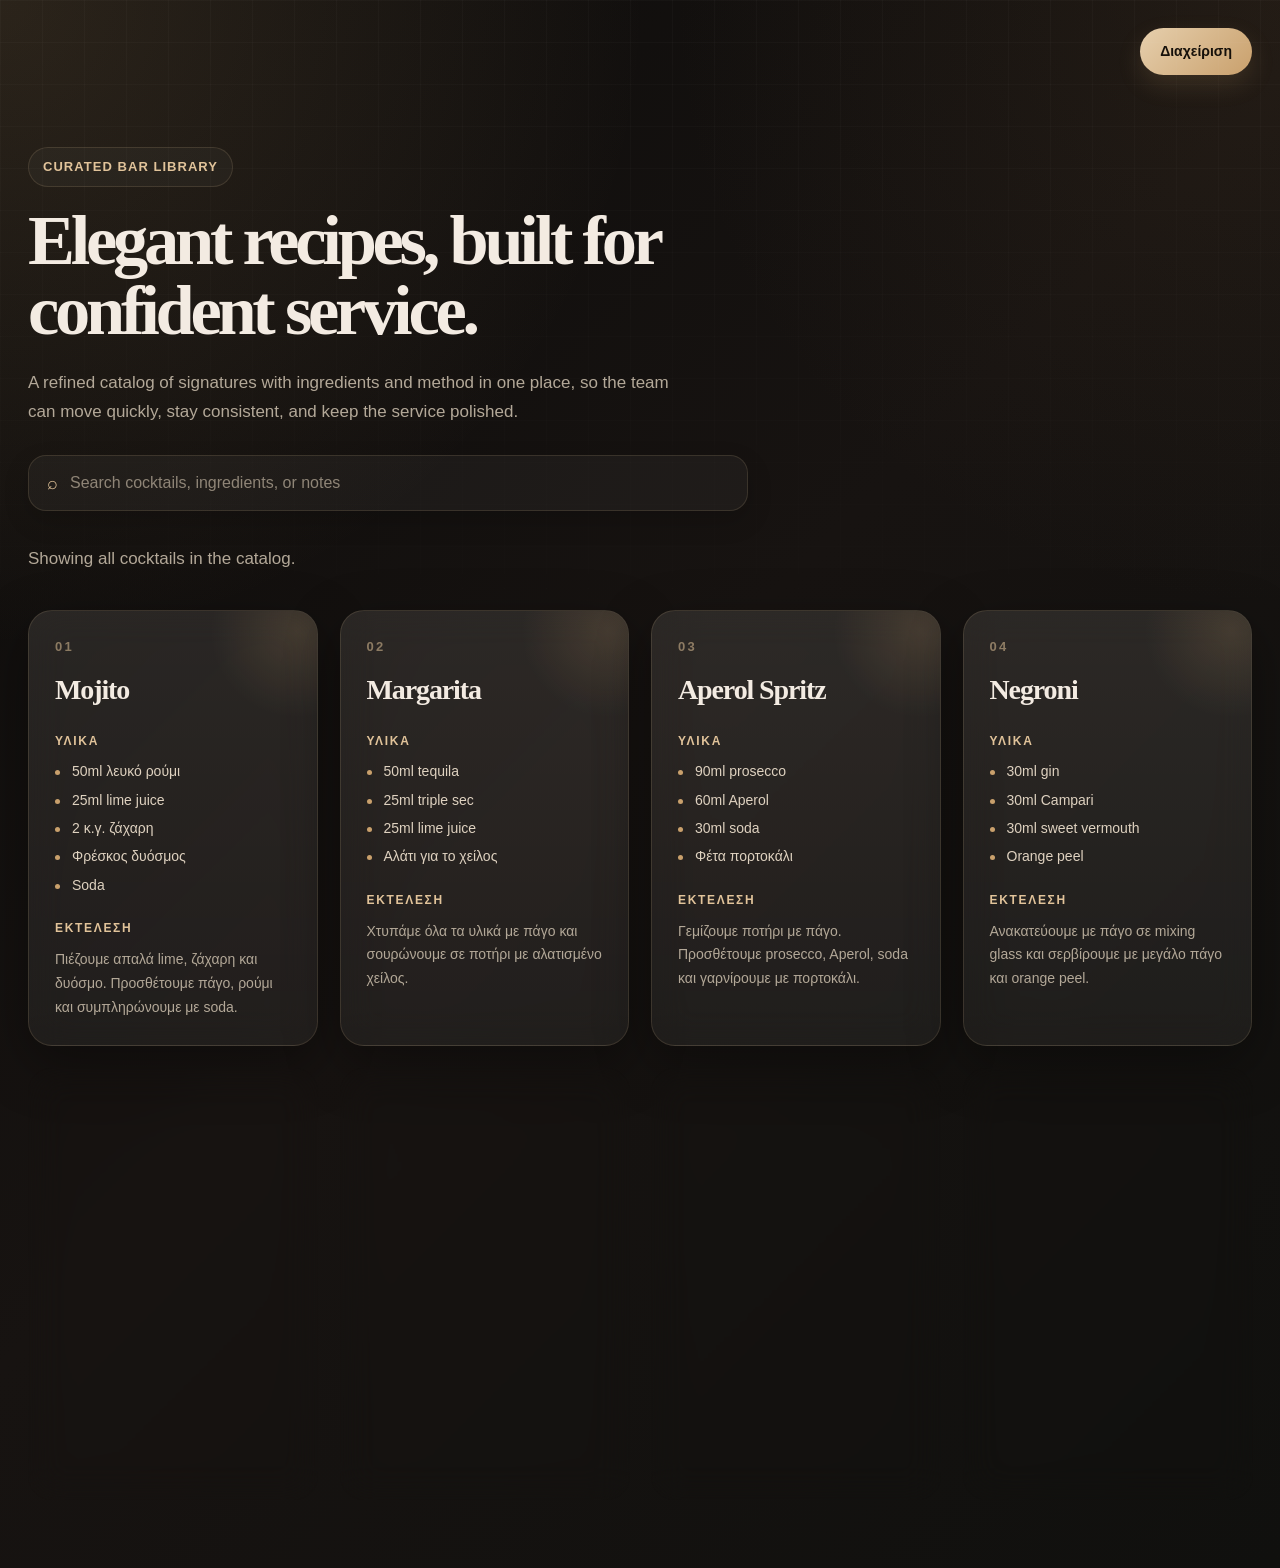
==== index.html @ b465b196 "index to root" ====
<!DOCTYPE html>
<html lang="el">
<head>
  <meta charset="UTF-8" />
  <meta name="viewport" content="width=device-width, initial-scale=1.0" />
  <title>BarMGR | Signature Drinks</title>
  <link rel="stylesheet" href="/static/index.css" />
</head>
<body>

  <header class="page-utility" aria-label="Admin access">
    <a href="/login" class="admin-btn">Διαχείριση</a>
  </header>

  <main class="page">
    <section class="hero">
      <span class="eyebrow">Curated Bar Library</span>
      <h2>Elegant recipes, built for confident service.</h2>
      <p>
        A refined catalog of signatures with ingredients and method in one place,
        so the team can move quickly, stay consistent, and keep the service polished.
      </p>

      <div class="catalog-tools" aria-label="Catalog search">
        <label class="search-field" for="catalog-search">
          <span class="search-icon" aria-hidden="true">⌕</span>
          <input
            id="catalog-search"
            name="catalog-search"
            type="search"
            placeholder="Search cocktails, ingredients, or notes"
            autocomplete="off"
          />
        </label>
        <p class="search-hint" id="results-hint">Showing all cocktails in the catalog.</p>
      </div>
    </section>

    <section class="drinks-grid" id="catalog-grid" aria-live="polite">

      <article class="drink-card">
        <div class="card-number">01</div>
        <h3>Mojito</h3>
        <div class="card-section">
          <h4>Υλικά</h4>
          <ul>
            <li>50ml λευκό ρούμι</li>
            <li>25ml lime juice</li>
            <li>2 κ.γ. ζάχαρη</li>
            <li>Φρέσκος δυόσμος</li>
            <li>Soda</li>
          </ul>
        </div>
        <div class="card-section">
          <h4>Εκτέλεση</h4>
          <p>Πιέζουμε απαλά lime, ζάχαρη και δυόσμο. Προσθέτουμε πάγο, ρούμι και συμπληρώνουμε με soda.</p>
        </div>
      </article>

      <article class="drink-card">
        <div class="card-number">02</div>
        <h3>Margarita</h3>
        <div class="card-section">
          <h4>Υλικά</h4>
          <ul>
            <li>50ml tequila</li>
            <li>25ml triple sec</li>
            <li>25ml lime juice</li>
            <li>Αλάτι για το χείλος</li>
          </ul>
        </div>
        <div class="card-section">
          <h4>Εκτέλεση</h4>
          <p>Χτυπάμε όλα τα υλικά με πάγο και σουρώνουμε σε ποτήρι με αλατισμένο χείλος.</p>
        </div>
      </article>

      <article class="drink-card">
        <div class="card-number">03</div>
        <h3>Aperol Spritz</h3>
        <div class="card-section">
          <h4>Υλικά</h4>
          <ul>
            <li>90ml prosecco</li>
            <li>60ml Aperol</li>
            <li>30ml soda</li>
            <li>Φέτα πορτοκάλι</li>
          </ul>
        </div>
        <div class="card-section">
          <h4>Εκτέλεση</h4>
          <p>Γεμίζουμε ποτήρι με πάγο. Προσθέτουμε prosecco, Aperol, soda και γαρνίρουμε με πορτοκάλι.</p>
        </div>
      </article>

      <article class="drink-card">
        <div class="card-number">04</div>
        <h3>Negroni</h3>
        <div class="card-section">
          <h4>Υλικά</h4>
          <ul>
            <li>30ml gin</li>
            <li>30ml Campari</li>
            <li>30ml sweet vermouth</li>
            <li>Orange peel</li>
          </ul>
        </div>
        <div class="card-section">
          <h4>Εκτέλεση</h4>
          <p>Ανακατεύουμε με πάγο σε mixing glass και σερβίρουμε με μεγάλο πάγο και orange peel.</p>
        </div>
      </article>

      <article class="drink-card">
        <div class="card-number">05</div>
        <h3>Espresso Martini</h3>
        <div class="card-section">
          <h4>Υλικά</h4>
          <ul>
            <li>50ml vodka</li>
            <li>30ml espresso</li>
            <li>20ml coffee liqueur</li>
            <li>10ml sugar syrup</li>
          </ul>
        </div>
        <div class="card-section">
          <h4>Εκτέλεση</h4>
          <p>Χτυπάμε δυνατά με πάγο και σουρώνουμε σε coupe ποτήρι. Γαρνίρουμε με κόκκους καφέ.</p>
        </div>
      </article>

      <article class="drink-card">
        <div class="card-number">06</div>
        <h3>Mai Tai</h3>
        <div class="card-section">
          <h4>Υλικά</h4>
          <ul>
            <li>50ml dark rum</li>
            <li>20ml orange curaçao</li>
            <li>20ml lime juice</li>
            <li>15ml orgeat syrup</li>
          </ul>
        </div>
        <div class="card-section">
          <h4>Εκτέλεση</h4>
          <p>Χτυπάμε με πάγο, σερβίρουμε σε ποτήρι με crushed ice και γαρνίρουμε με δυόσμο.</p>
        </div>
      </article>

      <article class="drink-card">
        <div class="card-number">07</div>
        <h3>Paloma</h3>
        <div class="card-section">
          <h4>Υλικά</h4>
          <ul>
            <li>50ml tequila</li>
            <li>20ml lime juice</li>
            <li>Grapefruit soda</li>
            <li>Αλάτι</li>
          </ul>
        </div>
        <div class="card-section">
          <h4>Εκτέλεση</h4>
          <p>Βάζουμε tequila και lime σε ποτήρι με πάγο. Συμπληρώνουμε με grapefruit soda και ανακατεύουμε ελαφρά.</p>
        </div>
      </article>

      <article class="drink-card">
        <div class="card-number">08</div>
        <h3>Old Fashioned</h3>
        <div class="card-section">
          <h4>Υλικά</h4>
          <ul>
            <li>60ml bourbon</li>
            <li>1 κύβος ζάχαρης</li>
            <li>Angostura bitters</li>
            <li>Orange peel</li>
          </ul>
        </div>
        <div class="card-section">
          <h4>Εκτέλεση</h4>
          <p>Διαλύουμε ζάχαρη με bitters, προσθέτουμε bourbon και πάγο. Ανακατεύουμε και αρωματίζουμε με orange peel.</p>
        </div>
      </article>

    </section>
  </main>

  <script>
    const searchInput = document.getElementById('catalog-search');
    const cards = Array.from(document.querySelectorAll('.drink-card'));
    const hint = document.getElementById('results-hint');

    function updateCatalog() {
      const query = searchInput.value.trim().toLowerCase();
      let visibleCount = 0;

      cards.forEach((card) => {
        const matches = card.textContent.toLowerCase().includes(query);
        card.hidden = query.length > 0 && !matches;

        if (!card.hidden) {
          visibleCount += 1;
        }
      });

      if (query.length === 0) {
        hint.textContent = 'Showing all cocktails in the catalog.';
        return;
      }

      hint.textContent = visibleCount === 1
        ? '1 cocktail matches your search.'
        : `${visibleCount} cocktails match your search.`;
    }

    searchInput.addEventListener('input', updateCatalog);
    updateCatalog();
  </script>

</body>
</html>
---- static/index.css ----
:root {
  --bg: #11100e;
  --bg-soft: #181512;
  --card: rgba(255, 248, 238, 0.05);
  --card-border: rgba(205, 180, 140, 0.16);
  --text: #f3ebe2;
  --muted: #b3a898;
  --gold: #c9a06c;
  --gold-soft: #e1c39a;
  --sand: #dfd2c0;
  --dark: #090807;
  --danger: #b3654f;
  --shadow: 0 18px 54px rgba(0, 0, 0, 0.34);
}

* {
  box-sizing: border-box;
  margin: 0;
  padding: 0;
}

body {
  min-height: 100vh;
  font-family: "Avenir Next", Avenir, "Segoe UI", sans-serif;
  color: var(--text);
  background:
    radial-gradient(circle at top left, rgba(201, 160, 108, 0.16), transparent 32%),
    radial-gradient(circle at top right, rgba(101, 75, 45, 0.16), transparent 30%),
    linear-gradient(135deg, #0d0c0b 0%, #171311 48%, #10100e 100%);
  padding: 28px;
  line-height: 1.5;
}

body::before {
  content: "";
  position: fixed;
  inset: 0;
  pointer-events: none;
  background-image:
    linear-gradient(rgba(255, 255, 255, 0.025) 1px, transparent 1px),
    linear-gradient(90deg, rgba(255, 255, 255, 0.025) 1px, transparent 1px);
  background-size: 42px 42px;
  mask-image: linear-gradient(to bottom, black, transparent 85%);
}

.page-utility {
  max-width: 1380px;
  margin: 0 auto;
  display: flex;
  justify-content: flex-end;
}

.admin-btn {
  display: inline-flex;
  align-items: center;
  justify-content: center;
  color: #15100a;
  text-decoration: none;
  font-weight: 800;
  font-size: 14px;
  padding: 13px 20px;
  border-radius: 999px;
  background: linear-gradient(135deg, #e6cfad, #c9a06c);
  box-shadow: 0 10px 24px rgba(201, 160, 108, 0.16);
  transition: transform 0.2s ease, box-shadow 0.2s ease, filter 0.2s ease;
}

.admin-btn:hover {
  transform: translateY(-1px);
  filter: brightness(1.02);
  box-shadow: 0 14px 30px rgba(201, 160, 108, 0.24);
}

.page {
  max-width: 1380px;
  margin: 0 auto;
  padding: 72px 0 40px;
}

.hero {
  max-width: 840px;
  margin-bottom: 36px;
}

.eyebrow {
  display: inline-flex;
  margin-bottom: 18px;
  padding: 9px 14px;
  border: 1px solid rgba(205, 180, 140, 0.16);
  border-radius: 999px;
  color: var(--gold-soft);
  background: rgba(255, 255, 255, 0.03);
  font-size: 13px;
  font-weight: 700;
  letter-spacing: 0.08em;
  text-transform: uppercase;
}

.hero h2 {
  max-width: 780px;
  font-size: clamp(38px, 5.5vw, 74px);
  line-height: 1;
  letter-spacing: -0.06em;
  font-family: "Iowan Old Style", Georgia, serif;
  font-weight: 600;
}

.hero p {
  max-width: 660px;
  margin-top: 24px;
  color: var(--muted);
  font-size: 17px;
  line-height: 1.7;
}

.catalog-tools {
  display: grid;
  gap: 10px;
  max-width: 720px;
  margin-top: 28px;
}

.search-field {
  display: flex;
  align-items: center;
  gap: 12px;
  padding: 15px 18px;
  border: 1px solid rgba(205, 180, 140, 0.16);
  border-radius: 18px;
  background: rgba(255, 255, 255, 0.04);
  box-shadow: 0 10px 26px rgba(0, 0, 0, 0.16);
}

.search-icon {
  color: var(--gold-soft);
  font-size: 18px;
  line-height: 1;
}

.search-field input {
  width: 100%;
  border: 0;
  outline: none;
  background: transparent;
  color: var(--text);
  font: inherit;
  font-size: 16px;
}

.search-field input::placeholder {
  color: #8f8577;
}

.search-hint {
  color: var(--muted);
  font-size: 13px;
}

.drinks-grid {
  display: grid;
  grid-template-columns: repeat(4, 1fr);
  gap: 22px;
}

.drink-card {
  position: relative;
  min-height: 430px;
  padding: 26px;
  overflow: hidden;
  border: 1px solid var(--card-border);
  border-radius: 24px;
  background:
    linear-gradient(180deg, rgba(255, 248, 238, 0.07), rgba(255, 248, 238, 0.025)),
    rgba(255, 255, 255, 0.028);
  box-shadow: var(--shadow);
  backdrop-filter: blur(18px);
  transition: transform 0.25s ease, border-color 0.25s ease, background 0.25s ease;
}

.drink-card::before {
  content: "";
  position: absolute;
  width: 180px;
  height: 180px;
  right: -70px;
  top: -70px;
  border-radius: 50%;
  background: radial-gradient(circle, rgba(201, 160, 108, 0.16), transparent 68%);
}

.drink-card:hover {
  transform: translateY(-5px);
  border-color: rgba(225, 195, 154, 0.26);
  background:
    linear-gradient(180deg, rgba(255, 248, 238, 0.09), rgba(255, 248, 238, 0.035)),
    rgba(255, 255, 255, 0.032);
}

.card-number {
  color: rgba(225, 195, 154, 0.54);
  font-size: 13px;
  font-weight: 900;
  letter-spacing: 0.18em;
}

.drink-card h3 {
  margin-top: 20px;
  margin-bottom: 28px;
  font-size: 28px;
  line-height: 1;
  letter-spacing: -0.04em;
  font-family: "Iowan Old Style", Georgia, serif;
  font-weight: 600;
}

.card-section + .card-section {
  margin-top: 24px;
}

.card-section h4 {
  margin-bottom: 11px;
  color: var(--gold-soft);
  font-size: 12px;
  font-weight: 900;
  letter-spacing: 0.14em;
  text-transform: uppercase;
}

.card-section ul {
  list-style: none;
  display: grid;
  gap: 8px;
}

.card-section li {
  position: relative;
  padding-left: 17px;
  color: var(--sand);
  font-size: 14px;
  line-height: 1.45;
}

.card-section li::before {
  content: "";
  position: absolute;
  left: 0;
  top: 9px;
  width: 5px;
  height: 5px;
  border-radius: 50%;
  background: var(--gold);
}

.card-section p {
  color: var(--muted);
  font-size: 14px;
  line-height: 1.7;
}

.drink-card[hidden] {
  display: none;
}

@media (max-width: 1150px) {
  .drinks-grid {
    grid-template-columns: repeat(2, 1fr);
  }

  .drink-card {
    min-height: 380px;
  }
}

@media (max-width: 680px) {
  body {
    padding: 16px;
  }

  .admin-btn {
    padding: 11px 14px;
    font-size: 13px;
  }

  .page {
    padding-top: 52px;
  }

  .catalog-tools {
    margin-top: 22px;
  }

  .hero h2 {
    font-size: 41px;
  }

  .hero p {
    font-size: 16px;
  }

  .search-field {
    padding: 13px 14px;
  }

  .drinks-grid {
    grid-template-columns: 1fr;
  }

  .drink-card {
    min-height: auto;
  }
}
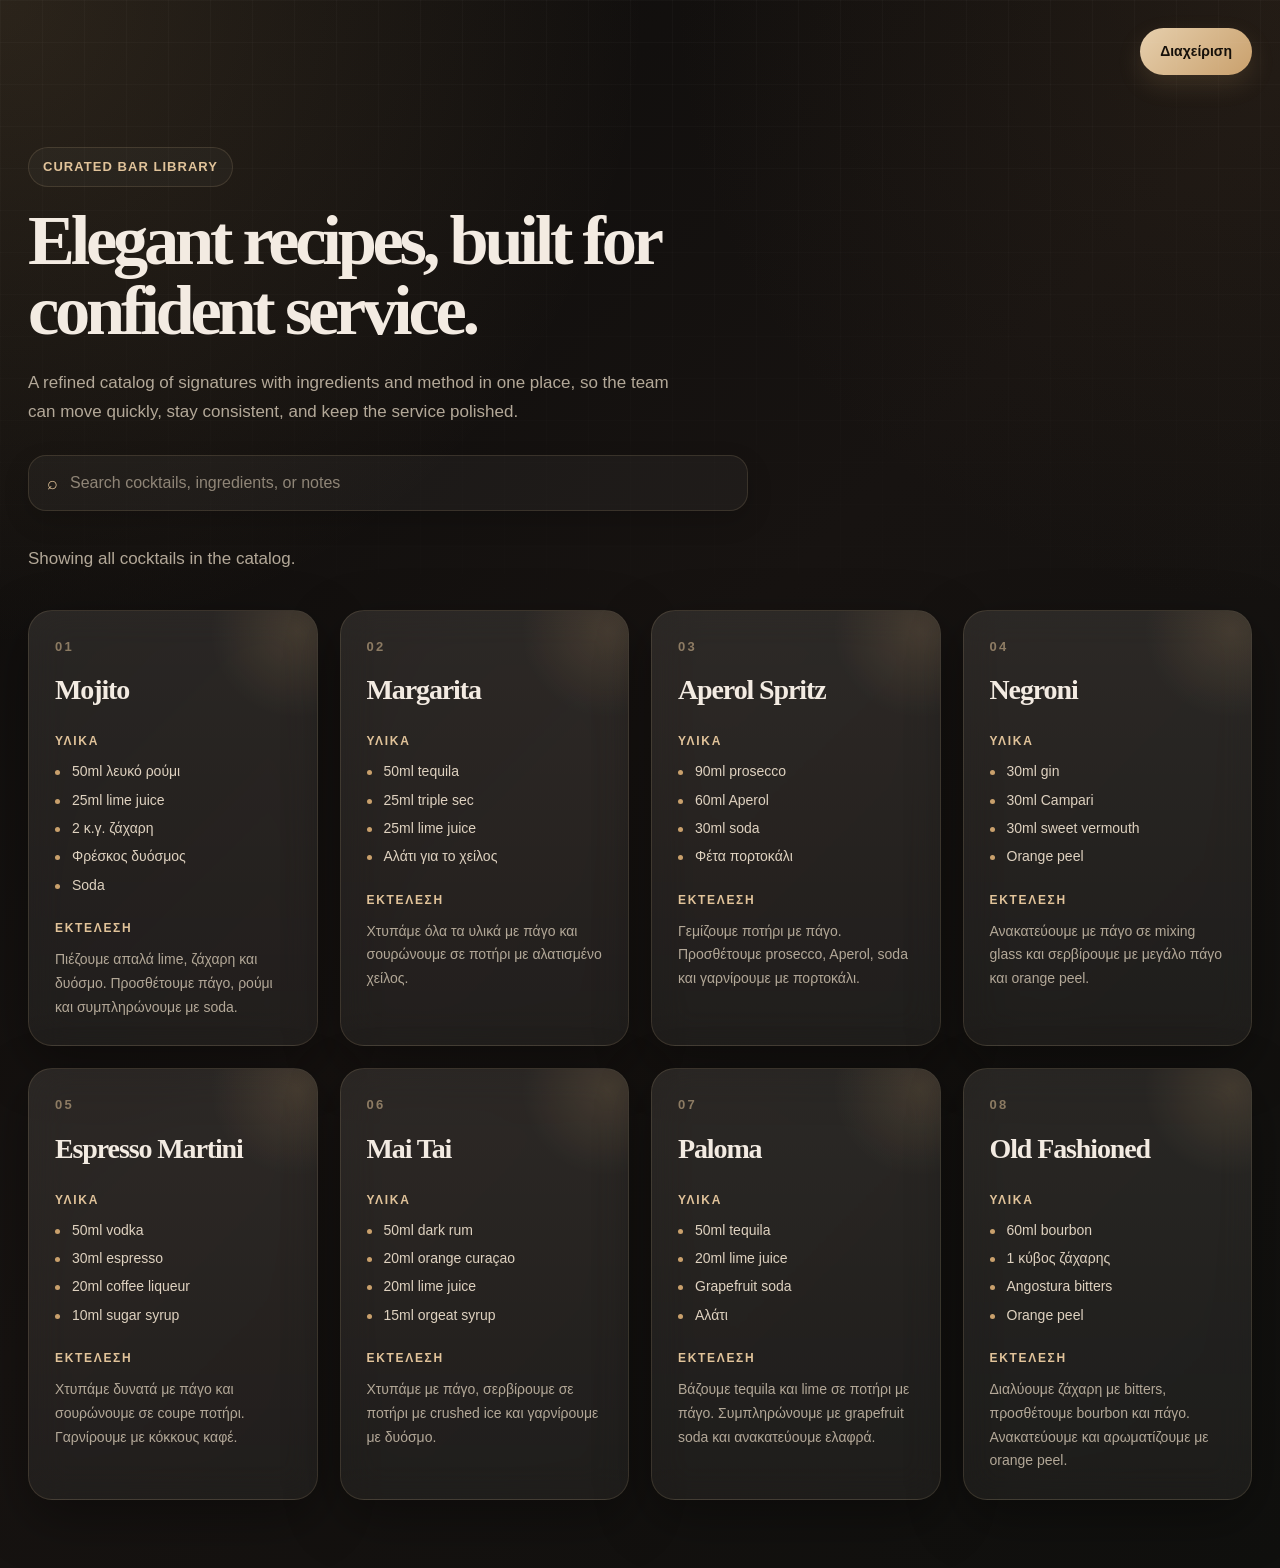
==== commit 49076ddc: "css working for git" ====
--- a/index.html
+++ b/index.html
@@ -4,7 +4,7 @@
   <meta charset="UTF-8" />
   <meta name="viewport" content="width=device-width, initial-scale=1.0" />
   <title>BarMGR | Signature Drinks</title>
-  <link rel="stylesheet" href="/static/index.css" />
+  <link rel="stylesheet" href="./static/index.css">
 </head>
 <body>
 
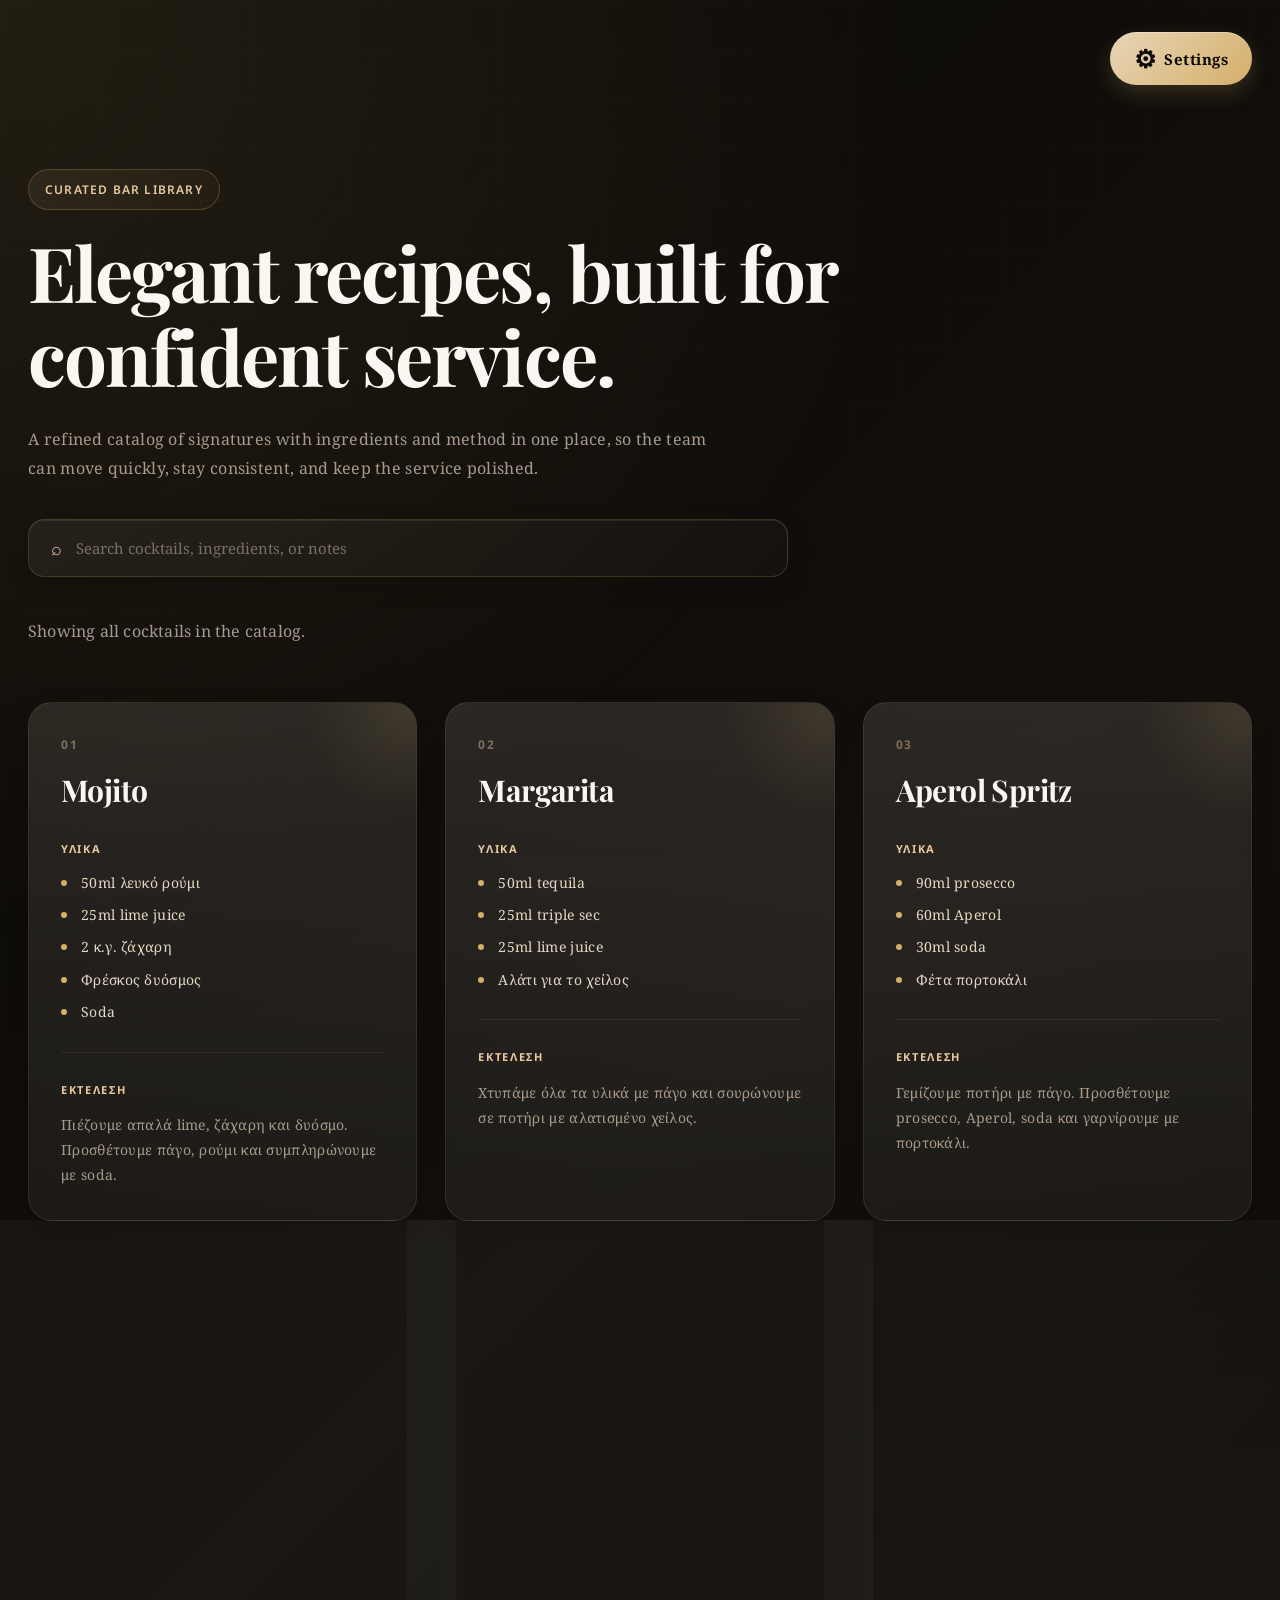
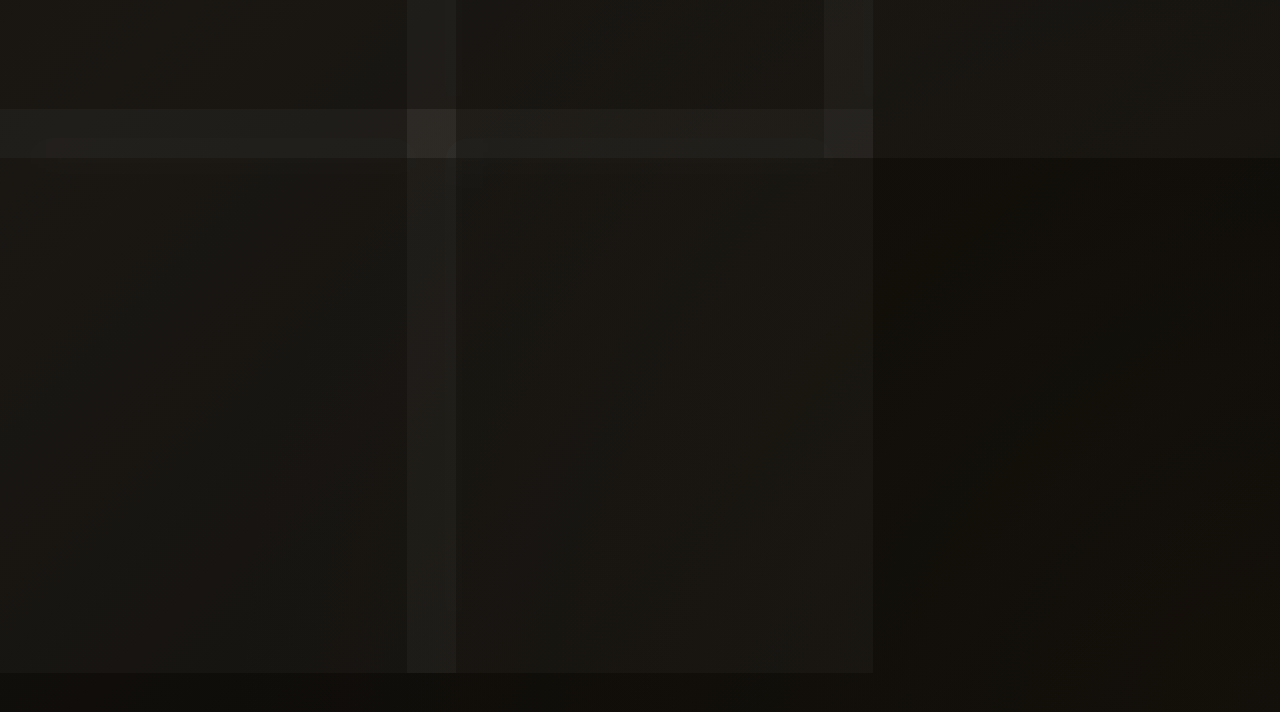
==== commit c871c63c: "before settings" ====
--- a/index.html
+++ b/index.html
@@ -2,14 +2,21 @@
 <html lang="el">
 <head>
   <meta charset="UTF-8" />
-  <meta name="viewport" content="width=device-width, initial-scale=1.0" />
+  <meta name="viewport" content="width=device-width, initial-scale=1.0, viewport-fit=cover" />
+  <meta name="description" content="BarMGR - A refined catalog of signature cocktail recipes with ingredients and preparation methods for professional bar service." />
+  <meta name="theme-color" content="#0a0906" />
+  <meta name="apple-mobile-web-app-capable" content="yes" />
+  <meta name="apple-mobile-web-app-status-bar-style" content="black-translucent" />
   <title>BarMGR | Signature Drinks</title>
   <link rel="stylesheet" href="./static/index.css">
 </head>
 <body>
 
   <header class="page-utility" aria-label="Admin access">
-    <a href="/login" class="admin-btn">Διαχείριση</a>
+    <a href="/login" class="admin-btn">
+      <span class="settings-icon">⚙</span>
+      <span>Settings</span>
+    </a>
   </header>
 
   <main class="page">
@@ -187,6 +194,19 @@
   </main>
 
   <script>
+    // Debounce function for better performance
+    function debounce(func, wait) {
+      let timeout;
+      return function executedFunction(...args) {
+        const later = () => {
+          clearTimeout(timeout);
+          func(...args);
+        };
+        clearTimeout(timeout);
+        timeout = setTimeout(later, wait);
+      };
+    }
+
     const searchInput = document.getElementById('catalog-search');
     const cards = Array.from(document.querySelectorAll('.drink-card'));
     const hint = document.getElementById('results-hint');
@@ -214,8 +234,15 @@
         : `${visibleCount} cocktails match your search.`;
     }
 
-    searchInput.addEventListener('input', updateCatalog);
+    searchInput.addEventListener('input', debounce(updateCatalog, 100));
+    
+    // Run initial update
     updateCatalog();
+
+    // Add touch-friendly improvements for mobile
+    if (window.matchMedia('(max-width: 768px)').matches) {
+      document.body.style.touchAction = 'manipulation';
+    }
   </script>
 
 </body>
--- a/static/index.css
+++ b/static/index.css
@@ -1,16 +1,20 @@
+@import url('https://fonts.googleapis.com/css2?family=Playfair+Display:wght@600;700;800&family=Noto+Serif:wght@400;500;600&family=Noto+Sans:wght@300;400;500;600;700&display=swap&subset=greek,latin');
+
 :root {
-  --bg: #11100e;
-  --bg-soft: #181512;
-  --card: rgba(255, 248, 238, 0.05);
-  --card-border: rgba(205, 180, 140, 0.16);
-  --text: #f3ebe2;
-  --muted: #b3a898;
-  --gold: #c9a06c;
-  --gold-soft: #e1c39a;
-  --sand: #dfd2c0;
-  --dark: #090807;
-  --danger: #b3654f;
-  --shadow: 0 18px 54px rgba(0, 0, 0, 0.34);
+  --bg: #0a0906;
+  --bg-soft: #14110d;
+  --card: rgba(255, 248, 238, 0.06);
+  --card-border: rgba(205, 180, 140, 0.12);
+  --text: #faf7f2;
+  --muted: #a89a8a;
+  --gold: #d4af6a;
+  --gold-soft: #e8c9a0;
+  --sand: #e5d7c3;
+  --dark: #050403;
+  --danger: #c17055;
+  --accent: #f4e4d1;
+  --shadow: 0 25px 50px rgba(0, 0, 0, 0.5);
+  --shadow-sm: 0 10px 25px rgba(0, 0, 0, 0.2);
 }
 
 * {
@@ -21,14 +25,15 @@
 
 body {
   min-height: 100vh;
-  font-family: "Avenir Next", Avenir, "Segoe UI", sans-serif;
+  font-family: "Noto Serif", "Iowan Old Style", Georgia, serif;
   color: var(--text);
   background:
-    radial-gradient(circle at top left, rgba(201, 160, 108, 0.16), transparent 32%),
-    radial-gradient(circle at top right, rgba(101, 75, 45, 0.16), transparent 30%),
-    linear-gradient(135deg, #0d0c0b 0%, #171311 48%, #10100e 100%);
-  padding: 28px;
-  line-height: 1.5;
+    radial-gradient(circle at top left, rgba(212, 175, 106, 0.12), transparent 35%),
+    radial-gradient(circle at bottom right, rgba(101, 75, 45, 0.1), transparent 40%),
+    linear-gradient(135deg, #0a0906 0%, #13100c 50%, #0a0906 100%);
+  padding: 32px 28px;
+  line-height: 1.6;
+  letter-spacing: 0.3px;
 }
 
 body::before {
@@ -37,104 +42,160 @@
   inset: 0;
   pointer-events: none;
   background-image:
-    linear-gradient(rgba(255, 255, 255, 0.025) 1px, transparent 1px),
-    linear-gradient(90deg, rgba(255, 255, 255, 0.025) 1px, transparent 1px);
-  background-size: 42px 42px;
-  mask-image: linear-gradient(to bottom, black, transparent 85%);
+    linear-gradient(rgba(255, 255, 255, 0.015) 1px, transparent 1px),
+    linear-gradient(90deg, rgba(255, 255, 255, 0.015) 1px, transparent 1px);
+  background-size: 50px 50px;
+  mask-image: linear-gradient(to bottom, black, transparent 80%);
+  z-index: 0;
 }
 
 .page-utility {
-  max-width: 1380px;
+  max-width: 1420px;
   margin: 0 auto;
   display: flex;
   justify-content: flex-end;
+  position: relative;
+  z-index: 10;
 }
 
 .admin-btn {
   display: inline-flex;
   align-items: center;
   justify-content: center;
-  color: #15100a;
+  gap: 8px;
+  color: #0a0906;
   text-decoration: none;
-  font-weight: 800;
-  font-size: 14px;
-  padding: 13px 20px;
+  font-weight: 700;
+  font-size: 15px;
+  padding: 14px 24px;
   border-radius: 999px;
-  background: linear-gradient(135deg, #e6cfad, #c9a06c);
-  box-shadow: 0 10px 24px rgba(201, 160, 108, 0.16);
-  transition: transform 0.2s ease, box-shadow 0.2s ease, filter 0.2s ease;
+  background: linear-gradient(135deg, #e8d5b7, #d4af6a);
+  box-shadow: 0 8px 20px rgba(212, 175, 106, 0.2), inset 0 1px 0 rgba(255, 255, 255, 0.3);
+  transition: all 0.3s cubic-bezier(0.23, 1, 0.320, 1);
+  letter-spacing: 0.5px;
+  border: none;
+  cursor: pointer;
+}
+
+.settings-icon {
+  display: inline-flex;
+  align-items: center;
+  justify-content: center;
+  font-size: 25px;
+  line-height: 1;
+  transition: transform 0.3s cubic-bezier(0.23, 1, 0.320, 1);
 }
 
 .admin-btn:hover {
-  transform: translateY(-1px);
-  filter: brightness(1.02);
-  box-shadow: 0 14px 30px rgba(201, 160, 108, 0.24);
+  transform: translateY(-2px);
+  box-shadow: 0 12px 28px rgba(212, 175, 106, 0.3), inset 0 1px 0 rgba(255, 255, 255, 0.4);
+}
+
+.admin-btn:hover .settings-icon {
+  transform: rotate(20deg);
+}
+
+.admin-btn:active {
+  transform: translateY(0);
 }
 
 .page {
-  max-width: 1380px;
+  max-width: 1420px;
   margin: 0 auto;
-  padding: 72px 0 40px;
+  padding: 84px 0 56px;
+  position: relative;
+  z-index: 5;
 }
 
 .hero {
-  max-width: 840px;
-  margin-bottom: 36px;
+  max-width: 880px;
+  margin-bottom: 56px;
+  animation: fadeInUp 0.8s ease-out;
+}
+
+@keyframes fadeInUp {
+  from {
+    opacity: 0;
+    transform: translateY(20px);
+  }
+  to {
+    opacity: 1;
+    transform: translateY(0);
+  }
 }
 
 .eyebrow {
   display: inline-flex;
-  margin-bottom: 18px;
-  padding: 9px 14px;
-  border: 1px solid rgba(205, 180, 140, 0.16);
+  margin-bottom: 20px;
+  padding: 10px 16px;
+  border: 1px solid rgba(212, 175, 106, 0.25);
   border-radius: 999px;
   color: var(--gold-soft);
-  background: rgba(255, 255, 255, 0.03);
-  font-size: 13px;
+  background: linear-gradient(135deg, rgba(232, 201, 160, 0.08), rgba(212, 175, 106, 0.04));
+  font-size: 12px;
+  font-weight: 600;
+  letter-spacing: 0.1em;
+  text-transform: uppercase;
+  font-family: "Noto Sans", sans-serif;
+  transition: all 0.3s ease;
+}
+
+.eyebrow:hover {
+  border-color: rgba(212, 175, 106, 0.4);
+  background: linear-gradient(135deg, rgba(232, 201, 160, 0.12), rgba(212, 175, 106, 0.08));
+}
+
+.hero h2 {
+  max-width: 820px;
+  font-size: clamp(42px, 6vw, 76px);
+  line-height: 1.1;
+  letter-spacing: -0.025em;
+  font-family: "Playfair Display", Georgia, serif;
   font-weight: 700;
-  letter-spacing: 0.08em;
-  text-transform: uppercase;
-}
-
-.hero h2 {
-  max-width: 780px;
-  font-size: clamp(38px, 5.5vw, 74px);
-  line-height: 1;
-  letter-spacing: -0.06em;
-  font-family: "Iowan Old Style", Georgia, serif;
-  font-weight: 600;
+  color: var(--text);
+  margin-bottom: 12px;
 }
 
 .hero p {
-  max-width: 660px;
-  margin-top: 24px;
+  max-width: 700px;
+  margin-top: 28px;
   color: var(--muted);
-  font-size: 17px;
-  line-height: 1.7;
+  font-size: 16px;
+  line-height: 1.8;
+  font-family: "Noto Serif", serif;
+  font-weight: 400;
 }
 
 .catalog-tools {
   display: grid;
-  gap: 10px;
-  max-width: 720px;
-  margin-top: 28px;
+  gap: 12px;
+  max-width: 760px;
+  margin-top: 36px;
 }
 
 .search-field {
   display: flex;
   align-items: center;
-  gap: 12px;
-  padding: 15px 18px;
-  border: 1px solid rgba(205, 180, 140, 0.16);
-  border-radius: 18px;
-  background: rgba(255, 255, 255, 0.04);
-  box-shadow: 0 10px 26px rgba(0, 0, 0, 0.16);
+  gap: 14px;
+  padding: 16px 22px;
+  border: 1px solid rgba(212, 175, 106, 0.2);
+  border-radius: 16px;
+  background: linear-gradient(135deg, rgba(255, 248, 238, 0.06), rgba(255, 248, 238, 0.02));
+  box-shadow: 0 8px 24px rgba(0, 0, 0, 0.15), inset 0 1px 0 rgba(255, 255, 255, 0.08);
+  transition: all 0.3s ease;
+}
+
+.search-field:focus-within {
+  border-color: rgba(212, 175, 106, 0.4);
+  background: linear-gradient(135deg, rgba(255, 248, 238, 0.08), rgba(255, 248, 238, 0.03));
+  box-shadow: 0 12px 32px rgba(212, 175, 106, 0.15), inset 0 1px 0 rgba(255, 255, 255, 0.1);
 }
 
 .search-icon {
   color: var(--gold-soft);
   font-size: 18px;
   line-height: 1;
+  flex-shrink: 0;
 }
 
 .search-field input {
@@ -144,168 +205,396 @@
   background: transparent;
   color: var(--text);
   font: inherit;
-  font-size: 16px;
+  font-size: 15px;
+  font-family: "Noto Serif", serif;
 }
 
 .search-field input::placeholder {
-  color: #8f8577;
+  color: #7a6f62;
 }
 
 .search-hint {
   color: var(--muted);
-  font-size: 13px;
+  font-size: 12px;
+  font-family: "Noto Sans", sans-serif;
+  font-weight: 500;
+  letter-spacing: 0.2px;
 }
 
 .drinks-grid {
   display: grid;
-  grid-template-columns: repeat(4, 1fr);
-  gap: 22px;
+  grid-template-columns: repeat(auto-fit, minmax(320px, 1fr));
+  gap: 28px;
+  animation: fadeInStagger 0.8s ease-out 0.2s both;
+}
+
+@keyframes fadeInStagger {
+  from {
+    opacity: 0;
+    transform: translateY(30px);
+  }
+  to {
+    opacity: 1;
+    transform: translateY(0);
+  }
 }
 
 .drink-card {
   position: relative;
-  min-height: 430px;
-  padding: 26px;
+  min-height: 460px;
+  padding: 32px;
   overflow: hidden;
   border: 1px solid var(--card-border);
   border-radius: 24px;
   background:
-    linear-gradient(180deg, rgba(255, 248, 238, 0.07), rgba(255, 248, 238, 0.025)),
-    rgba(255, 255, 255, 0.028);
-  box-shadow: var(--shadow);
-  backdrop-filter: blur(18px);
-  transition: transform 0.25s ease, border-color 0.25s ease, background 0.25s ease;
+    linear-gradient(180deg, rgba(255, 248, 238, 0.08), rgba(255, 248, 238, 0.02)),
+    rgba(255, 255, 255, 0.032);
+  box-shadow: var(--shadow-sm);
+  backdrop-filter: blur(20px);
+  transition: all 0.4s cubic-bezier(0.23, 1, 0.320, 1);
+  display: flex;
+  flex-direction: column;
 }
 
 .drink-card::before {
   content: "";
   position: absolute;
-  width: 180px;
-  height: 180px;
-  right: -70px;
-  top: -70px;
+  width: 200px;
+  height: 200px;
+  right: -90px;
+  top: -90px;
   border-radius: 50%;
-  background: radial-gradient(circle, rgba(201, 160, 108, 0.16), transparent 68%);
+  background: radial-gradient(circle, rgba(212, 175, 106, 0.12), transparent 70%);
+  transition: all 0.4s ease;
 }
 
 .drink-card:hover {
-  transform: translateY(-5px);
-  border-color: rgba(225, 195, 154, 0.26);
+  transform: translateY(-8px);
+  border-color: rgba(232, 201, 160, 0.3);
   background:
-    linear-gradient(180deg, rgba(255, 248, 238, 0.09), rgba(255, 248, 238, 0.035)),
-    rgba(255, 255, 255, 0.032);
+    linear-gradient(180deg, rgba(255, 248, 238, 0.11), rgba(255, 248, 238, 0.04)),
+    rgba(255, 255, 255, 0.04);
+  box-shadow: 0 20px 60px rgba(212, 175, 106, 0.15), var(--shadow-sm);
+}
+
+.drink-card:hover::before {
+  transform: scale(1.2);
 }
 
 .card-number {
-  color: rgba(225, 195, 154, 0.54);
-  font-size: 13px;
-  font-weight: 900;
-  letter-spacing: 0.18em;
+  color: rgba(232, 201, 160, 0.45);
+  font-size: 12px;
+  font-weight: 700;
+  letter-spacing: 0.15em;
+  font-family: "Noto Sans", sans-serif;
+  text-transform: uppercase;
 }
 
 .drink-card h3 {
-  margin-top: 20px;
-  margin-bottom: 28px;
-  font-size: 28px;
-  line-height: 1;
-  letter-spacing: -0.04em;
-  font-family: "Iowan Old Style", Georgia, serif;
-  font-weight: 600;
+  margin-top: 18px;
+  margin-bottom: 32px;
+  font-size: 30px;
+  line-height: 1.2;
+  letter-spacing: -0.02em;
+  font-family: "Playfair Display", Georgia, serif;
+  font-weight: 700;
+  color: var(--text);
 }
 
 .card-section + .card-section {
-  margin-top: 24px;
+  margin-top: 28px;
+  padding-top: 28px;
+  border-top: 1px solid rgba(212, 175, 106, 0.1);
 }
 
 .card-section h4 {
-  margin-bottom: 11px;
+  margin-bottom: 14px;
   color: var(--gold-soft);
-  font-size: 12px;
-  font-weight: 900;
-  letter-spacing: 0.14em;
+  font-size: 11px;
+  font-weight: 700;
+  letter-spacing: 0.15em;
   text-transform: uppercase;
+  font-family: "Noto Sans", sans-serif;
 }
 
 .card-section ul {
   list-style: none;
   display: grid;
-  gap: 8px;
+  gap: 10px;
 }
 
 .card-section li {
   position: relative;
-  padding-left: 17px;
+  padding-left: 20px;
   color: var(--sand);
   font-size: 14px;
-  line-height: 1.45;
+  line-height: 1.6;
+  font-family: "Noto Serif", serif;
 }
 
 .card-section li::before {
   content: "";
   position: absolute;
   left: 0;
-  top: 9px;
-  width: 5px;
-  height: 5px;
+  top: 8px;
+  width: 6px;
+  height: 6px;
   border-radius: 50%;
   background: var(--gold);
+  transition: all 0.3s ease;
+}
+
+.card-section li:hover::before {
+  transform: scale(1.3);
+  background: var(--gold-soft);
 }
 
 .card-section p {
   color: var(--muted);
   font-size: 14px;
-  line-height: 1.7;
+  line-height: 1.8;
+  font-family: "Noto Serif", serif;
 }
 
 .drink-card[hidden] {
   display: none;
 }
 
-@media (max-width: 1150px) {
+/* Tablet */
+@media (max-width: 1200px) {
   .drinks-grid {
-    grid-template-columns: repeat(2, 1fr);
+    grid-template-columns: repeat(auto-fit, minmax(300px, 1fr));
+    gap: 24px;
   }
 
   .drink-card {
-    min-height: 380px;
-  }
-}
-
-@media (max-width: 680px) {
+    min-height: 420px;
+  }
+
+  .page {
+    padding: 64px 0 40px;
+  }
+
+  .hero h2 {
+    font-size: clamp(36px, 5vw, 56px);
+  }
+}
+
+/* Mobile */
+@media (max-width: 768px) {
   body {
-    padding: 16px;
+    padding: 20px 16px;
+  }
+
+  .page-utility {
+    margin-bottom: 40px;
   }
 
   .admin-btn {
-    padding: 11px 14px;
+    padding: 12px 20px;
+    font-size: 12px;
+  }
+
+  .page {
+    padding: 48px 0 32px;
+  }
+
+  .hero {
+    margin-bottom: 40px;
+  }
+
+  .hero h2 {
+    font-size: clamp(28px, 6vw, 42px);
+    margin-bottom: 16px;
+  }
+
+  .hero p {
+    font-size: 15px;
+    margin-top: 20px;
+  }
+
+  .eyebrow {
+    margin-bottom: 16px;
+    padding: 9px 14px;
+    font-size: 11px;
+  }
+
+  .catalog-tools {
+    max-width: 100%;
+    margin-top: 28px;
+    gap: 10px;
+  }
+
+  .search-field {
+    padding: 14px 18px;
+    gap: 12px;
+    border-radius: 14px;
+  }
+
+  .search-field input {
+    font-size: 14px;
+  }
+
+  .search-hint {
+    font-size: 11px;
+    padding: 0 2px;
+  }
+
+  .drinks-grid {
+    grid-template-columns: repeat(auto-fit, minmax(280px, 1fr));
+    gap: 20px;
+  }
+
+  .drink-card {
+    min-height: auto;
+    padding: 24px;
+    border-radius: 18px;
+  }
+
+  .drink-card::before {
+    display: none;
+  }
+
+  .card-number {
+    font-size: 11px;
+  }
+
+  .drink-card h3 {
+    font-size: 24px;
+    margin-top: 12px;
+    margin-bottom: 24px;
+  }
+
+  .card-section + .card-section {
+    margin-top: 20px;
+    padding-top: 20px;
+  }
+
+  .card-section h4 {
+    font-size: 10px;
+    margin-bottom: 12px;
+  }
+
+  .card-section ul {
+    gap: 8px;
+  }
+
+  .card-section li {
     font-size: 13px;
+    padding-left: 18px;
+    line-height: 1.5;
+  }
+
+  .card-section li::before {
+    width: 5px;
+    height: 5px;
+    top: 7px;
+  }
+
+  .card-section p {
+    font-size: 13px;
+    line-height: 1.6;
+  }
+}
+
+/* Small Mobile */
+@media (max-width: 480px) {
+  body {
+    padding: 16px 12px;
+  }
+
+  .page-utility {
+    margin-bottom: 32px;
+  }
+
+  .admin-btn {
+    padding: 11px 16px;
+    font-size: 11px;
   }
 
   .page {
-    padding-top: 52px;
+    padding: 40px 0 24px;
+  }
+
+  .hero {
+    margin-bottom: 32px;
+  }
+
+  .hero h2 {
+    font-size: clamp(24px, 5.5vw, 32px);
+  }
+
+  .hero p {
+    font-size: 14px;
+    line-height: 1.6;
   }
 
   .catalog-tools {
-    margin-top: 22px;
-  }
-
-  .hero h2 {
-    font-size: 41px;
-  }
-
-  .hero p {
+    margin-top: 24px;
+  }
+
+  .search-field {
+    padding: 12px 14px;
+    border-radius: 12px;
+  }
+
+  .search-icon {
     font-size: 16px;
   }
 
-  .search-field {
-    padding: 13px 14px;
+  .search-field input {
+    font-size: 13px;
   }
 
   .drinks-grid {
     grid-template-columns: 1fr;
+    gap: 16px;
   }
 
   .drink-card {
+    padding: 20px;
+    border-radius: 16px;
     min-height: auto;
   }
+
+  .card-number {
+    font-size: 10px;
+    letter-spacing: 0.12em;
+  }
+
+  .drink-card h3 {
+    font-size: 20px;
+    margin-top: 10px;
+    margin-bottom: 20px;
+  }
+
+  .card-section + .card-section {
+    margin-top: 18px;
+    padding-top: 18px;
+  }
+
+  .card-section h4 {
+    font-size: 9px;
+    margin-bottom: 10px;
+    letter-spacing: 0.1em;
+  }
+
+  .card-section ul {
+    gap: 6px;
+  }
+
+  .card-section li {
+    font-size: 12px;
+    padding-left: 16px;
+  }
+
+  .card-section li::before {
+    width: 4px;
+    height: 4px;
+  }
+
+  .card-section p {
+    font-size: 12px;
+    line-height: 1.5;
+  }
 }
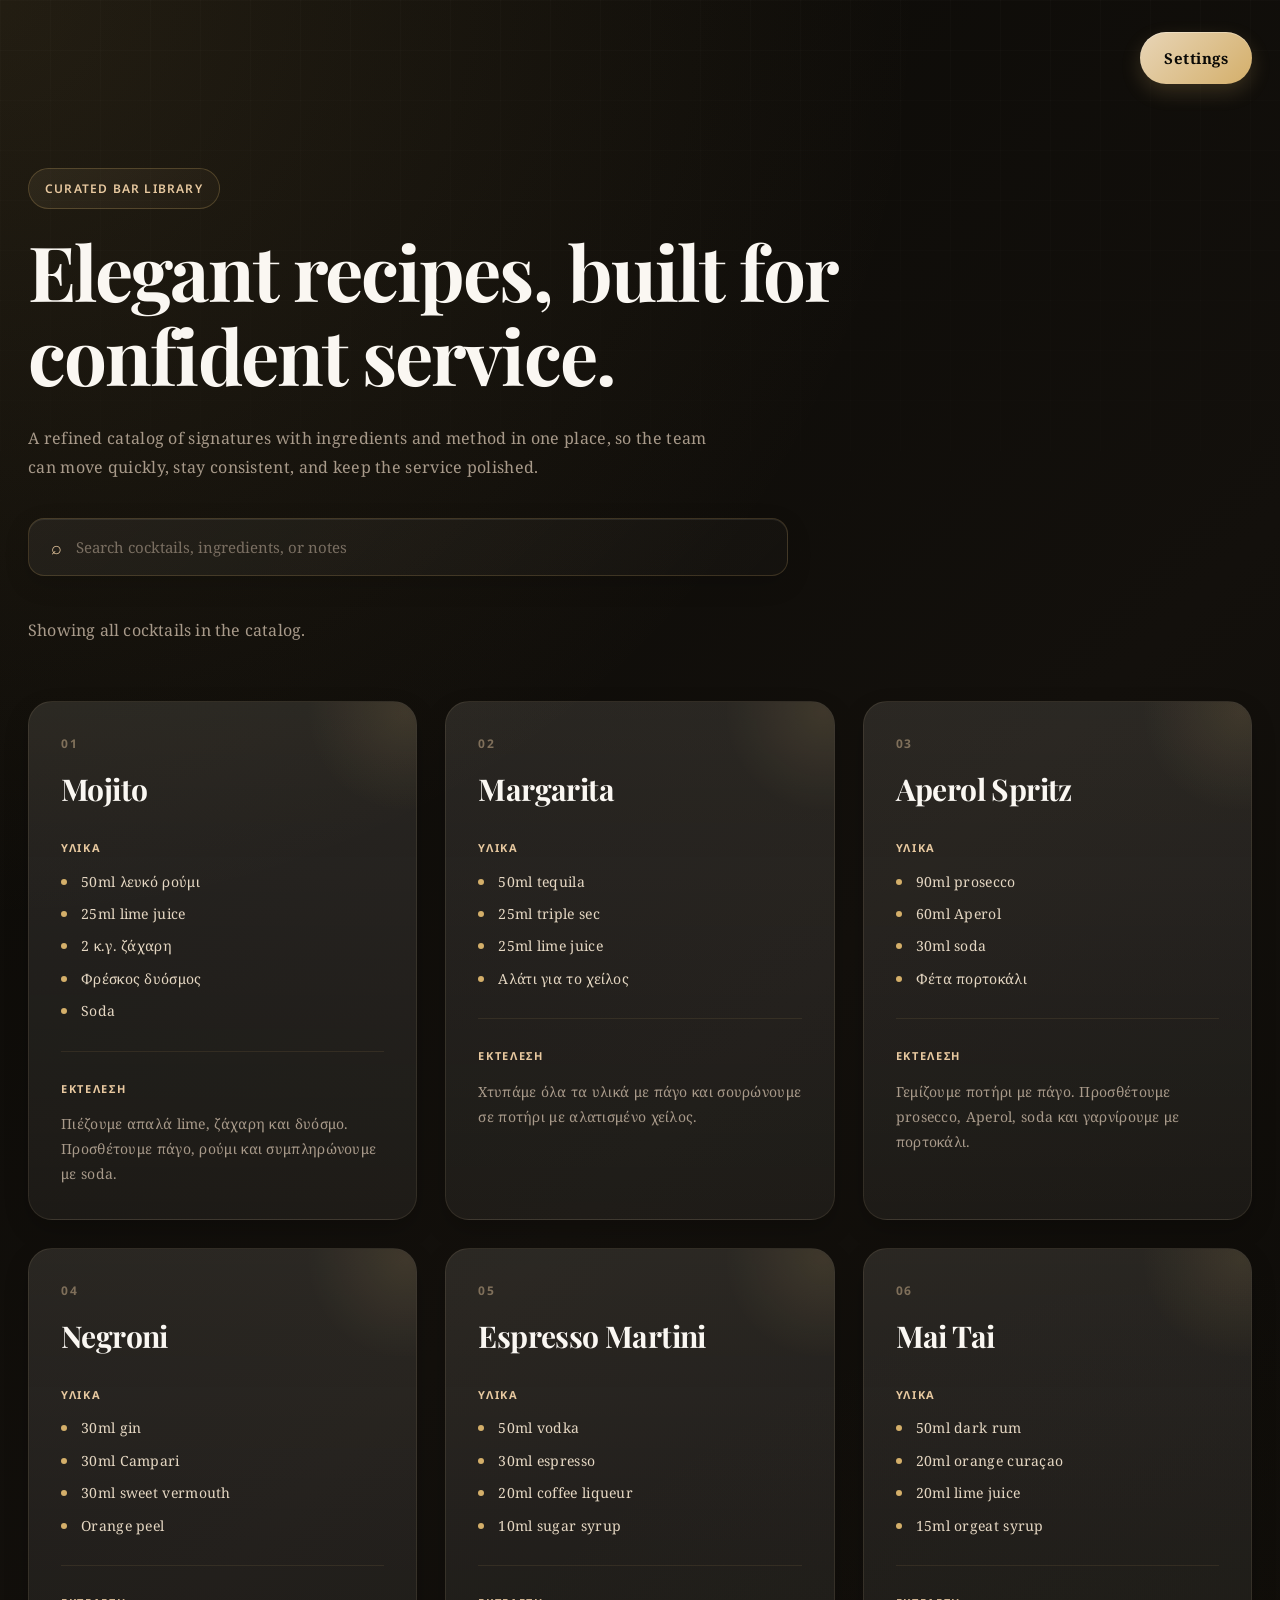
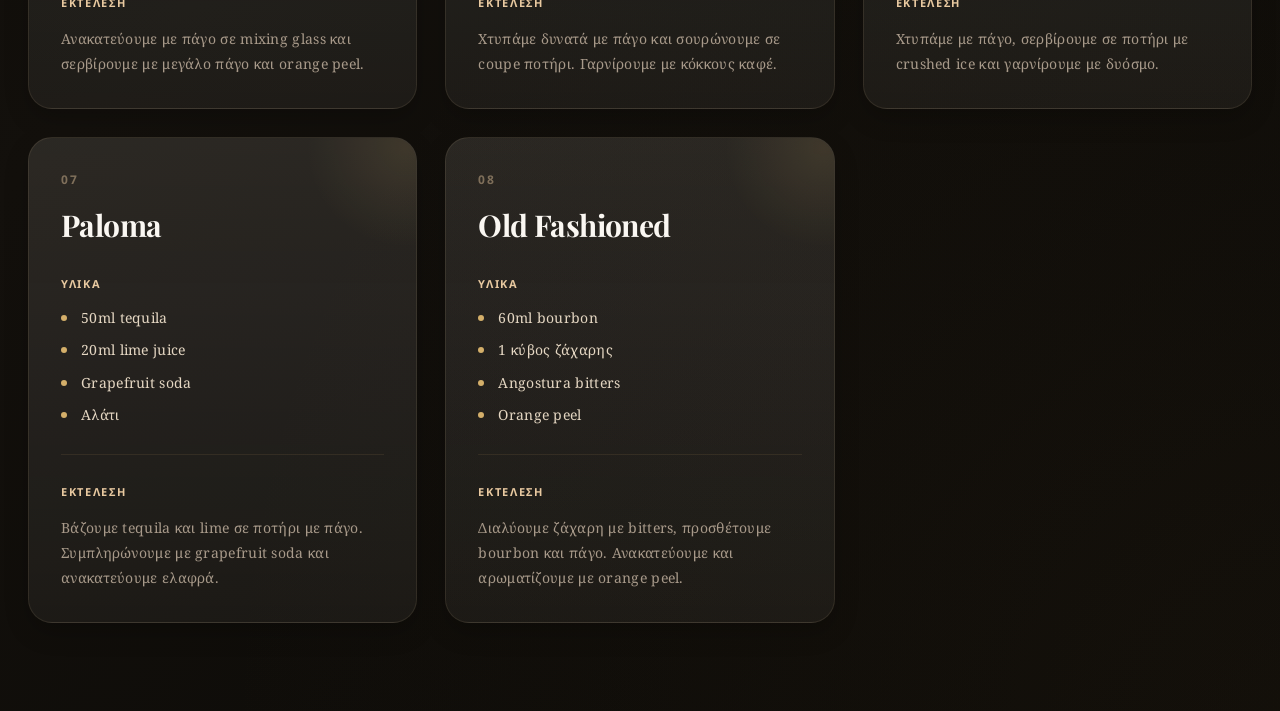
==== commit 2d384798: "without icons" ====
--- a/index.html
+++ b/index.html
@@ -13,10 +13,7 @@
 <body>
 
   <header class="page-utility" aria-label="Admin access">
-    <a href="/login" class="admin-btn">
-      <span class="settings-icon">⚙</span>
-      <span>Settings</span>
-    </a>
+    <a href="/login" class="admin-btn">Settings</a>
   </header>
 
   <main class="page">
--- a/static/index.css
+++ b/static/index.css
@@ -62,7 +62,6 @@
   display: inline-flex;
   align-items: center;
   justify-content: center;
-  gap: 8px;
   color: #0a0906;
   text-decoration: none;
   font-weight: 700;
@@ -77,22 +76,9 @@
   cursor: pointer;
 }
 
-.settings-icon {
-  display: inline-flex;
-  align-items: center;
-  justify-content: center;
-  font-size: 25px;
-  line-height: 1;
-  transition: transform 0.3s cubic-bezier(0.23, 1, 0.320, 1);
-}
-
 .admin-btn:hover {
   transform: translateY(-2px);
   box-shadow: 0 12px 28px rgba(212, 175, 106, 0.3), inset 0 1px 0 rgba(255, 255, 255, 0.4);
-}
-
-.admin-btn:hover .settings-icon {
-  transform: rotate(20deg);
 }
 
 .admin-btn:active {
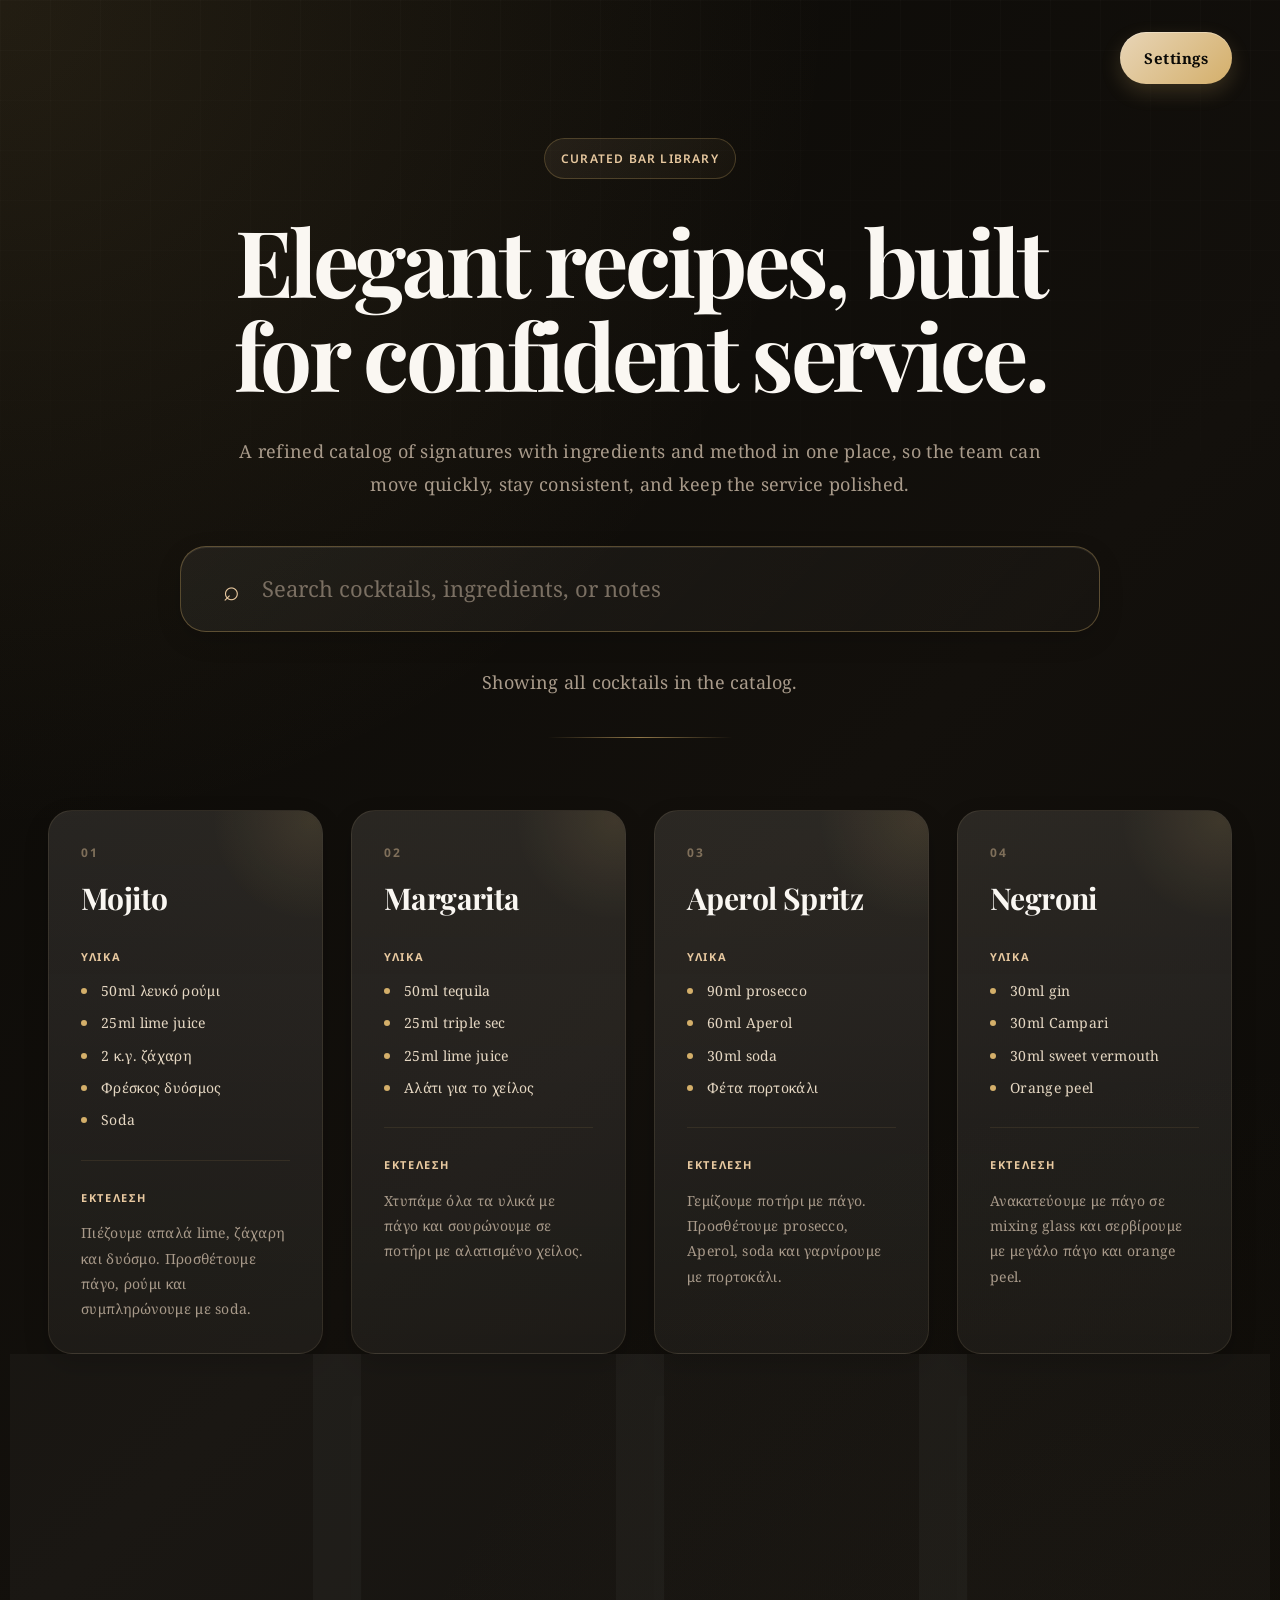
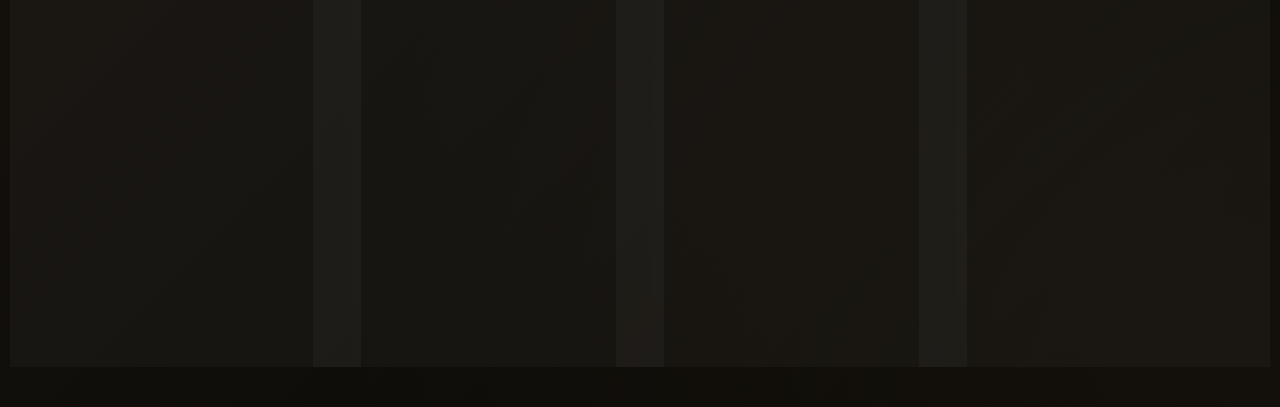
==== commit 0f1f1302: "made the settings and cetralized the homepage" ====
--- a/index.html
+++ b/index.html
@@ -13,7 +13,7 @@
 <body>
 
   <header class="page-utility" aria-label="Admin access">
-    <a href="/login" class="admin-btn">Settings</a>
+    <a href="./templates/settings.html" class="admin-btn">Settings</a>
   </header>
 
   <main class="page">
@@ -191,7 +191,6 @@
   </main>
 
   <script>
-    // Debounce function for better performance
     function debounce(func, wait) {
       let timeout;
       return function executedFunction(...args) {
@@ -232,14 +231,7 @@
     }
 
     searchInput.addEventListener('input', debounce(updateCatalog, 100));
-    
-    // Run initial update
     updateCatalog();
-
-    // Add touch-friendly improvements for mobile
-    if (window.matchMedia('(max-width: 768px)').matches) {
-      document.body.style.touchAction = 'manipulation';
-    }
   </script>
 
 </body>
--- a/static/index.css
+++ b/static/index.css
@@ -31,7 +31,7 @@
     radial-gradient(circle at top left, rgba(212, 175, 106, 0.12), transparent 35%),
     radial-gradient(circle at bottom right, rgba(101, 75, 45, 0.1), transparent 40%),
     linear-gradient(135deg, #0a0906 0%, #13100c 50%, #0a0906 100%);
-  padding: 32px 28px;
+  padding: 32px 48px;
   line-height: 1.6;
   letter-spacing: 0.3px;
 }
@@ -50,6 +50,7 @@
 }
 
 .page-utility {
+  width: 100%;
   max-width: 1420px;
   margin: 0 auto;
   display: flex;
@@ -88,14 +89,18 @@
 .page {
   max-width: 1420px;
   margin: 0 auto;
-  padding: 84px 0 56px;
+  padding: 54px 0 56px;
   position: relative;
   z-index: 5;
 }
 
 .hero {
-  max-width: 880px;
-  margin-bottom: 56px;
+  max-width: 1040px;
+  margin: 0 auto 72px;
+  text-align: center;
+  display: flex;
+  flex-direction: column;
+  align-items: center;
   animation: fadeInUp 0.8s ease-out;
 }
 
@@ -112,7 +117,7 @@
 
 .eyebrow {
   display: inline-flex;
-  margin-bottom: 20px;
+  margin-bottom: 34px;
   padding: 10px 16px;
   border: 1px solid rgba(212, 175, 106, 0.25);
   border-radius: 999px;
@@ -132,40 +137,56 @@
 }
 
 .hero h2 {
-  max-width: 820px;
-  font-size: clamp(42px, 6vw, 76px);
-  line-height: 1.1;
-  letter-spacing: -0.025em;
+  max-width: 980px;
+  font-size: clamp(52px, 7.2vw, 102px);
+  line-height: 1.02;
+  letter-spacing: -0.04em;
   font-family: "Playfair Display", Georgia, serif;
   font-weight: 700;
   color: var(--text);
-  margin-bottom: 12px;
+  margin-bottom: 0;
+  text-align: center;
+  text-wrap: balance;
 }
 
 .hero p {
-  max-width: 700px;
-  margin-top: 28px;
+  max-width: 820px;
+  margin: 34px auto 0;
   color: var(--muted);
-  font-size: 16px;
-  line-height: 1.8;
+  font-size: 18px;
+  line-height: 1.85;
   font-family: "Noto Serif", serif;
   font-weight: 400;
+  text-align: center;
+}
+
+.catalog-tools::after {
+  content: "";
+  display: block;
+  width: 186px;
+  height: 1px;
+  margin: 38px auto 0;
+  background: linear-gradient(90deg, transparent, rgba(212, 175, 106, 0.65), transparent);
 }
 
 .catalog-tools {
-  display: grid;
-  gap: 12px;
-  max-width: 760px;
-  margin-top: 36px;
+  display: flex;
+  flex-direction: column;
+  align-items: center;
+  gap: 0;
+  width: min(100%, 920px);
+  margin-top: 44px;
 }
 
 .search-field {
+  width: 100%;
+  min-height: 86px;
   display: flex;
   align-items: center;
-  gap: 14px;
-  padding: 16px 22px;
-  border: 1px solid rgba(212, 175, 106, 0.2);
-  border-radius: 16px;
+  gap: 22px;
+  padding: 24px 42px;
+  border: 1px solid rgba(212, 175, 106, 0.34);
+  border-radius: 26px;
   background: linear-gradient(135deg, rgba(255, 248, 238, 0.06), rgba(255, 248, 238, 0.02));
   box-shadow: 0 8px 24px rgba(0, 0, 0, 0.15), inset 0 1px 0 rgba(255, 255, 255, 0.08);
   transition: all 0.3s ease;
@@ -179,7 +200,7 @@
 
 .search-icon {
   color: var(--gold-soft);
-  font-size: 18px;
+  font-size: 28px;
   line-height: 1;
   flex-shrink: 0;
 }
@@ -191,7 +212,7 @@
   background: transparent;
   color: var(--text);
   font: inherit;
-  font-size: 15px;
+  font-size: 22px;
   font-family: "Noto Serif", serif;
 }
 
@@ -200,16 +221,18 @@
 }
 
 .search-hint {
-  color: var(--muted);
-  font-size: 12px;
-  font-family: "Noto Sans", sans-serif;
+  margin-top: 34px;
+  color: var(--sand);
+  font-size: 18px;
+  font-family: "Noto Serif", serif;
   font-weight: 500;
   letter-spacing: 0.2px;
+  text-align: center;
 }
 
 .drinks-grid {
   display: grid;
-  grid-template-columns: repeat(auto-fit, minmax(320px, 1fr));
+  grid-template-columns: repeat(4, minmax(0, 1fr));
   gap: 28px;
   animation: fadeInStagger 0.8s ease-out 0.2s both;
 }
@@ -349,7 +372,7 @@
 /* Tablet */
 @media (max-width: 1200px) {
   .drinks-grid {
-    grid-template-columns: repeat(auto-fit, minmax(300px, 1fr));
+    grid-template-columns: repeat(2, minmax(0, 1fr));
     gap: 24px;
   }
 
@@ -358,11 +381,11 @@
   }
 
   .page {
-    padding: 64px 0 40px;
+    padding: 54px 0 40px;
   }
 
   .hero h2 {
-    font-size: clamp(36px, 5vw, 56px);
+    font-size: clamp(42px, 6vw, 72px);
   }
 }
 
@@ -382,39 +405,41 @@
   }
 
   .page {
-    padding: 48px 0 32px;
+    padding: 40px 0 32px;
   }
 
   .hero {
-    margin-bottom: 40px;
+    max-width: 100%;
+    margin-bottom: 44px;
   }
 
   .hero h2 {
-    font-size: clamp(28px, 6vw, 42px);
-    margin-bottom: 16px;
+    font-size: clamp(34px, 8vw, 52px);
+    line-height: 1.08;
   }
 
   .hero p {
     font-size: 15px;
-    margin-top: 20px;
+    margin-top: 22px;
+    line-height: 1.7;
   }
 
   .eyebrow {
-    margin-bottom: 16px;
+    margin-bottom: 20px;
     padding: 9px 14px;
     font-size: 11px;
   }
 
   .catalog-tools {
-    max-width: 100%;
-    margin-top: 28px;
-    gap: 10px;
+    width: 100%;
+    margin-top: 30px;
   }
 
   .search-field {
+    min-height: 60px;
     padding: 14px 18px;
     gap: 12px;
-    border-radius: 14px;
+    border-radius: 16px;
   }
 
   .search-field input {
@@ -422,64 +447,14 @@
   }
 
   .search-hint {
-    font-size: 11px;
+    font-size: 13px;
+    margin-top: 22px;
     padding: 0 2px;
   }
 
   .drinks-grid {
-    grid-template-columns: repeat(auto-fit, minmax(280px, 1fr));
+    grid-template-columns: repeat(2, minmax(0, 1fr));
     gap: 20px;
-  }
-
-  .drink-card {
-    min-height: auto;
-    padding: 24px;
-    border-radius: 18px;
-  }
-
-  .drink-card::before {
-    display: none;
-  }
-
-  .card-number {
-    font-size: 11px;
-  }
-
-  .drink-card h3 {
-    font-size: 24px;
-    margin-top: 12px;
-    margin-bottom: 24px;
-  }
-
-  .card-section + .card-section {
-    margin-top: 20px;
-    padding-top: 20px;
-  }
-
-  .card-section h4 {
-    font-size: 10px;
-    margin-bottom: 12px;
-  }
-
-  .card-section ul {
-    gap: 8px;
-  }
-
-  .card-section li {
-    font-size: 13px;
-    padding-left: 18px;
-    line-height: 1.5;
-  }
-
-  .card-section li::before {
-    width: 5px;
-    height: 5px;
-    top: 7px;
-  }
-
-  .card-section p {
-    font-size: 13px;
-    line-height: 1.6;
   }
 }
 
@@ -499,7 +474,7 @@
   }
 
   .page {
-    padding: 40px 0 24px;
+    padding: 32px 0 24px;
   }
 
   .hero {
@@ -507,7 +482,7 @@
   }
 
   .hero h2 {
-    font-size: clamp(24px, 5.5vw, 32px);
+    font-size: clamp(30px, 9vw, 40px);
   }
 
   .hero p {
@@ -520,8 +495,9 @@
   }
 
   .search-field {
+    min-height: 54px;
     padding: 12px 14px;
-    border-radius: 12px;
+    border-radius: 14px;
   }
 
   .search-icon {
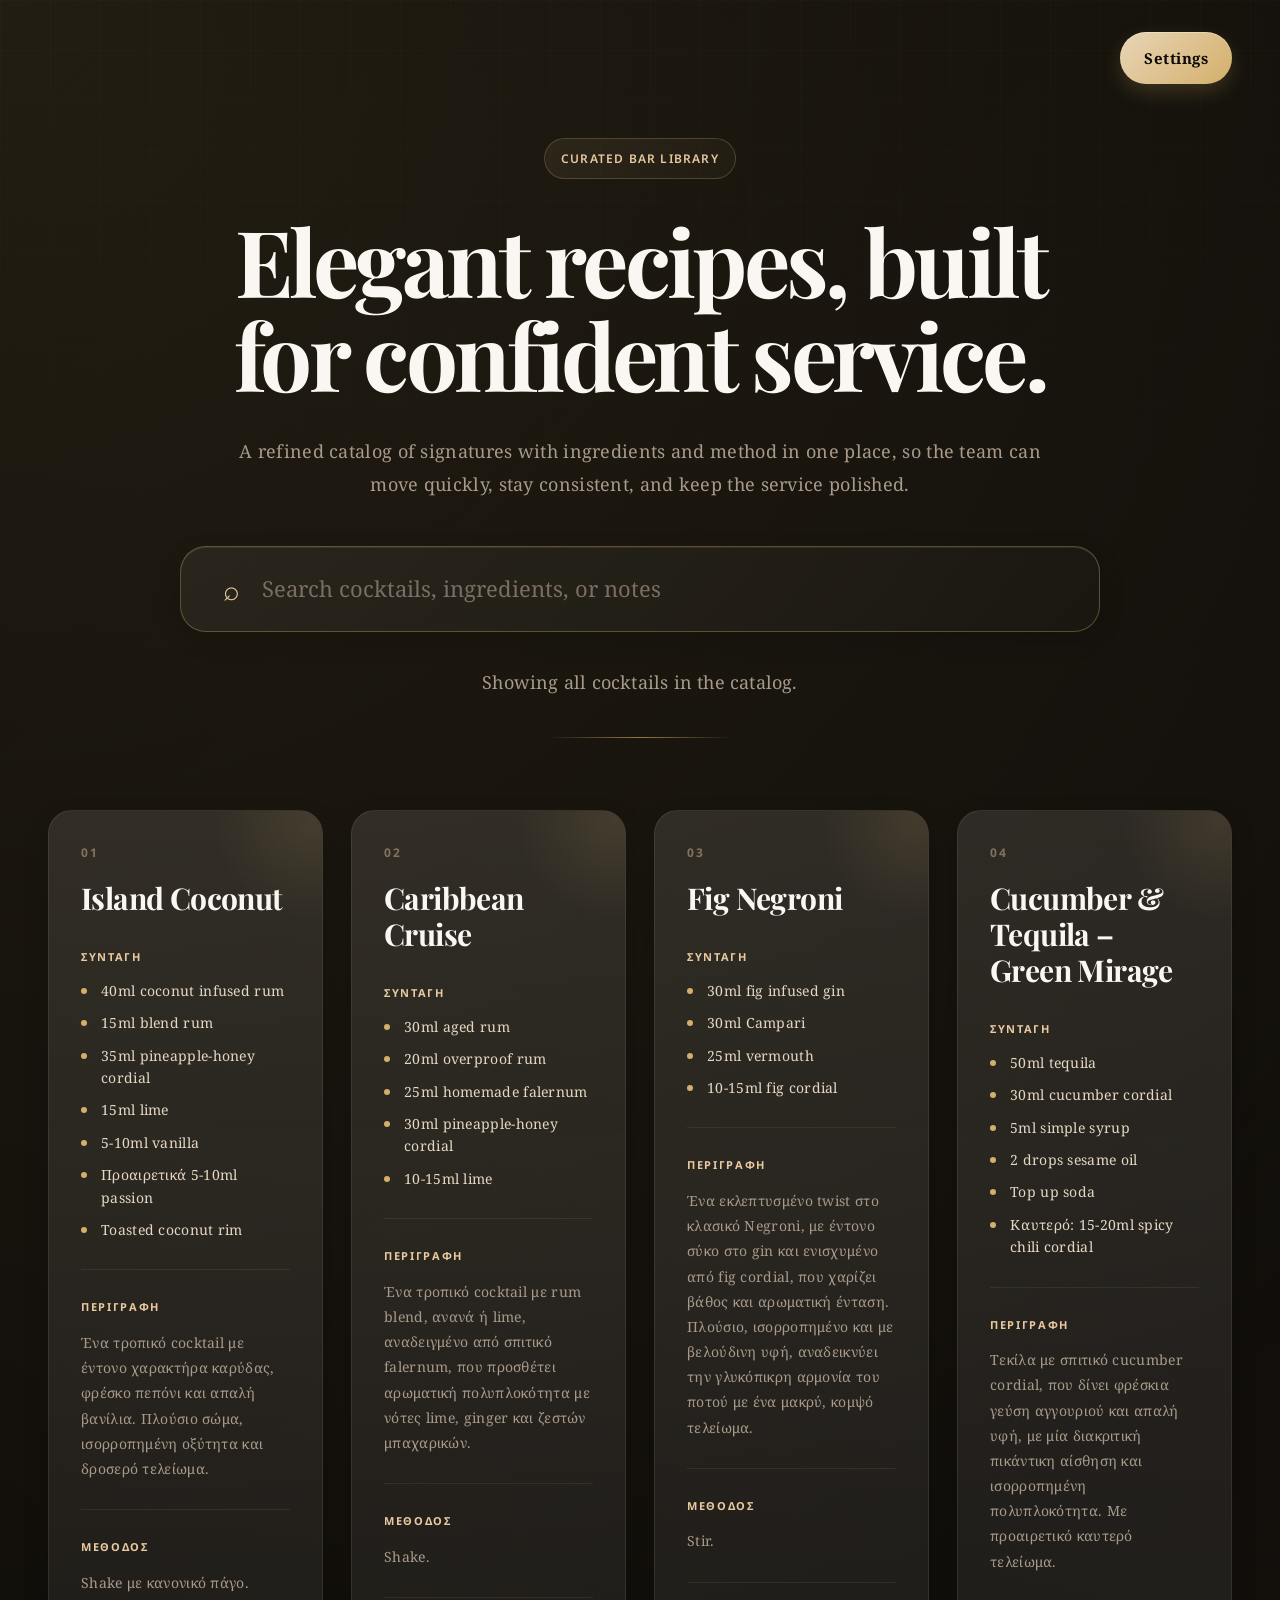
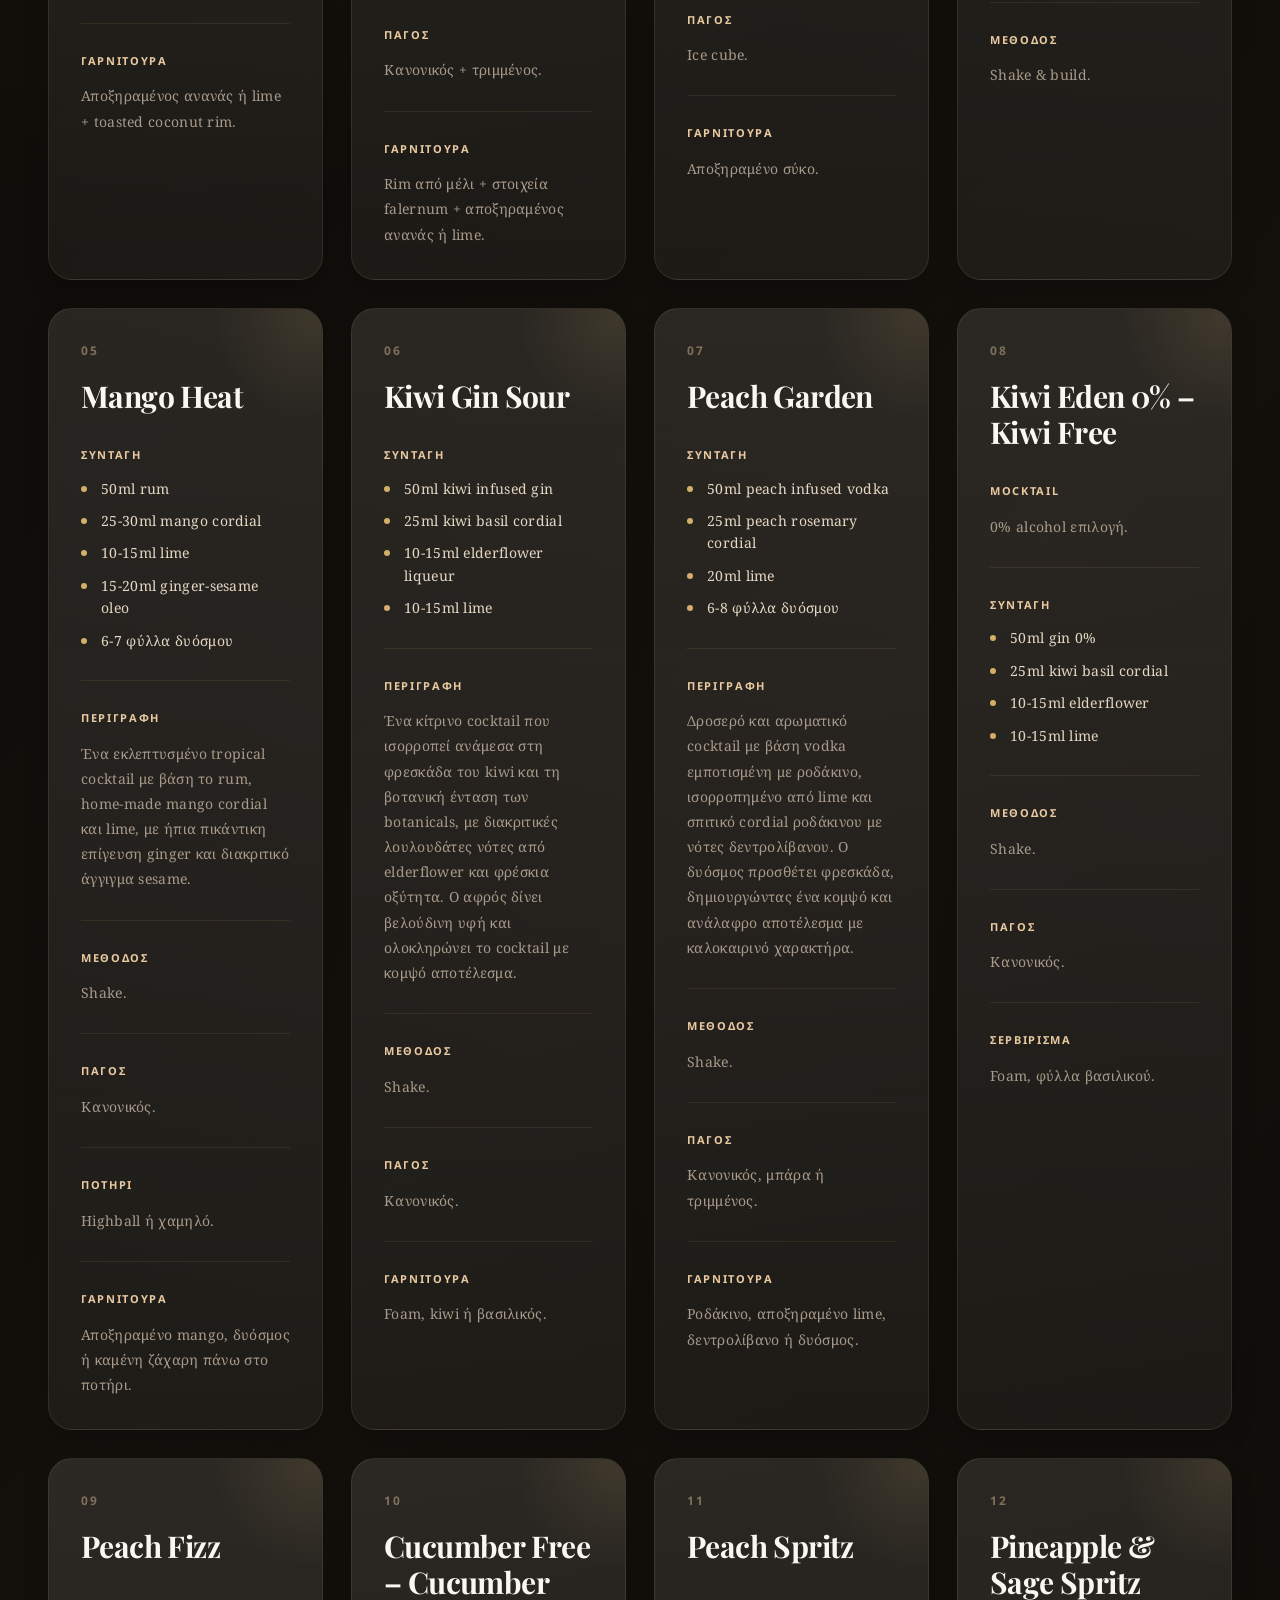
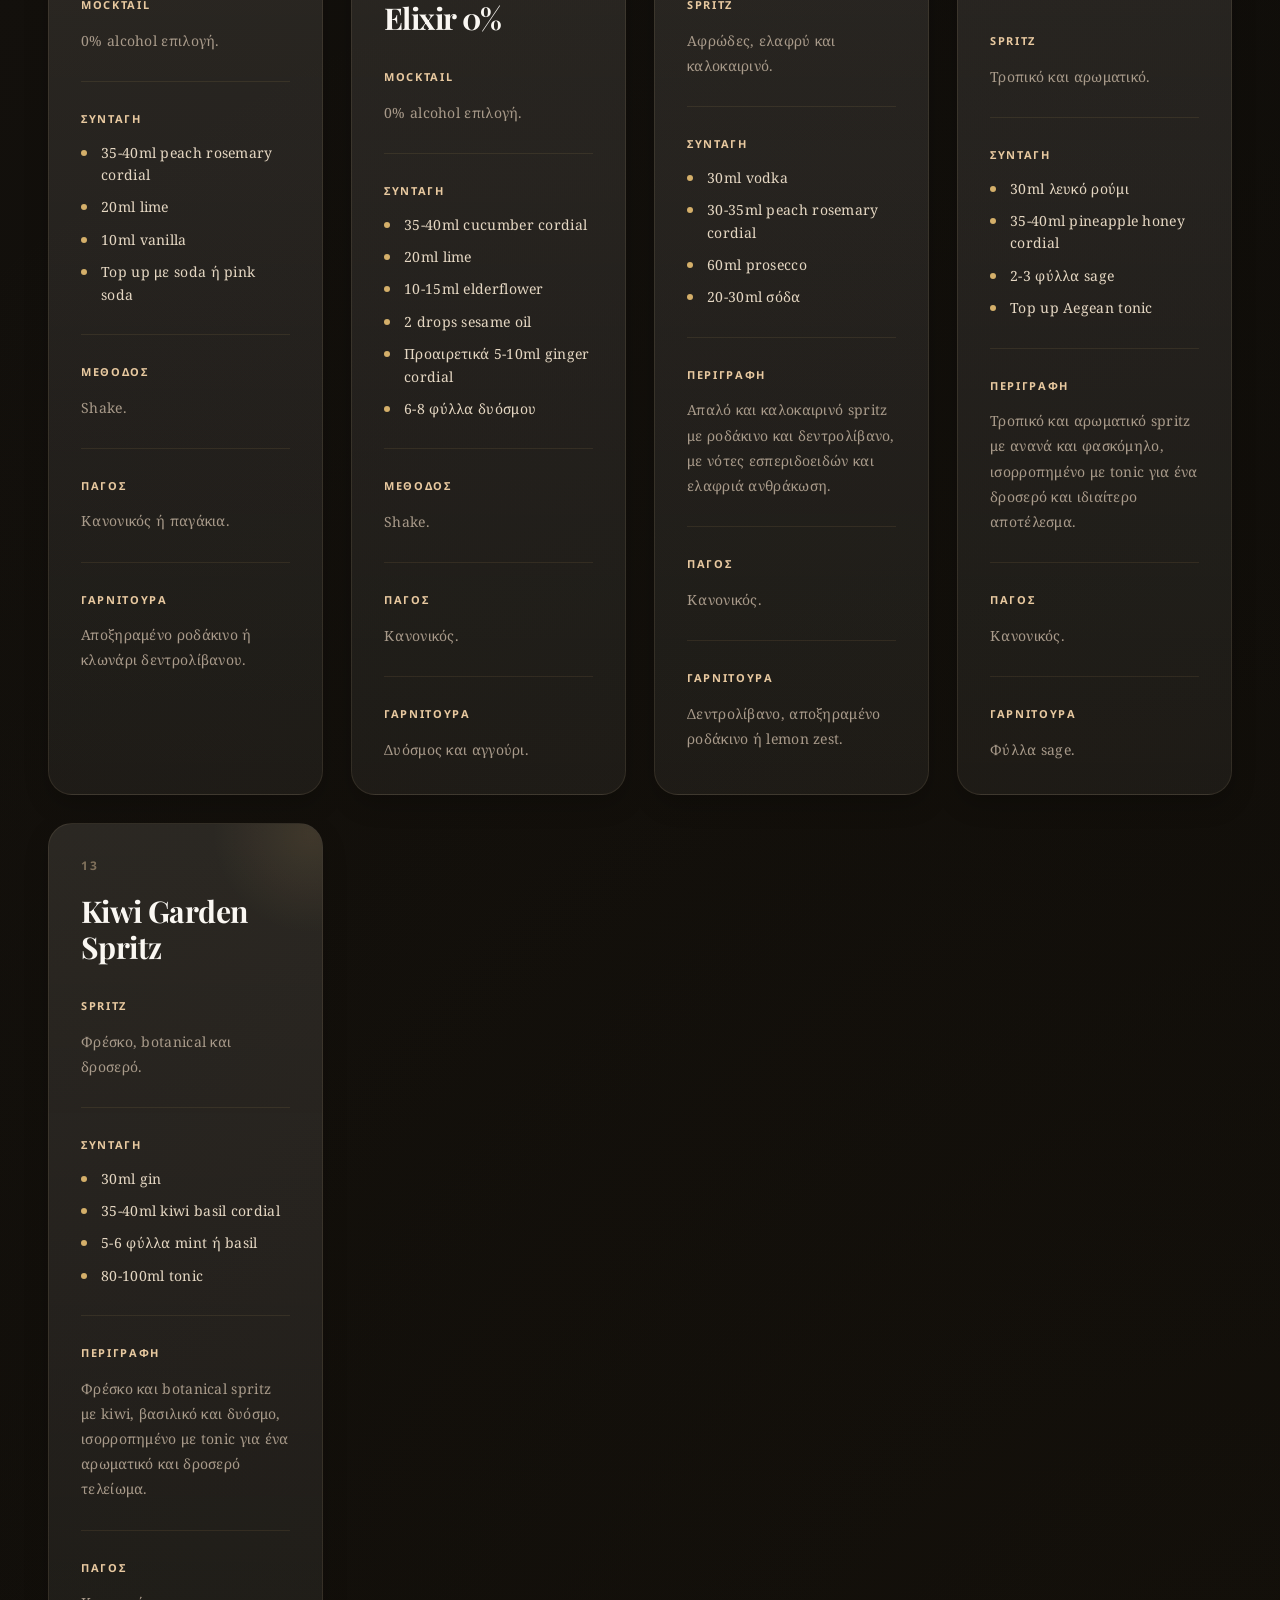
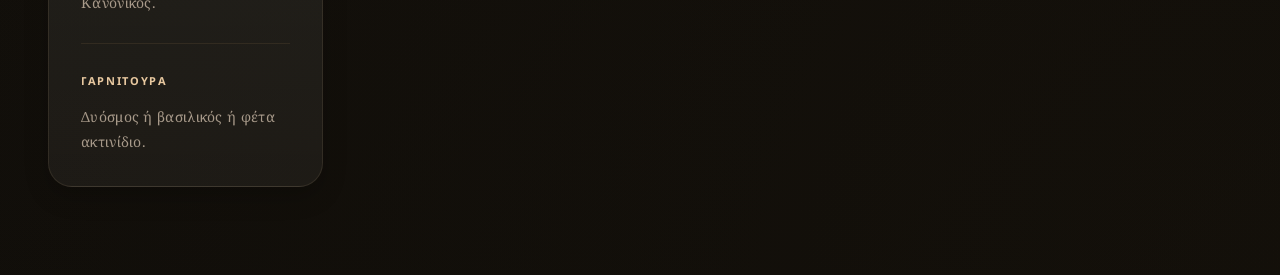
==== commit 1c94f745: "homepage done, settings done" ====
--- a/index.html
+++ b/index.html
@@ -44,146 +44,392 @@
 
       <article class="drink-card">
         <div class="card-number">01</div>
-        <h3>Mojito</h3>
-        <div class="card-section">
-          <h4>Υλικά</h4>
-          <ul>
-            <li>50ml λευκό ρούμι</li>
-            <li>25ml lime juice</li>
-            <li>2 κ.γ. ζάχαρη</li>
-            <li>Φρέσκος δυόσμος</li>
-            <li>Soda</li>
-          </ul>
-        </div>
-        <div class="card-section">
-          <h4>Εκτέλεση</h4>
-          <p>Πιέζουμε απαλά lime, ζάχαρη και δυόσμο. Προσθέτουμε πάγο, ρούμι και συμπληρώνουμε με soda.</p>
+        <h3>Island Coconut</h3>
+        <div class="card-section">
+          <h4>Συνταγή</h4>
+          <ul>
+            <li>40ml coconut infused rum</li>
+            <li>15ml blend rum</li>
+            <li>35ml pineapple-honey cordial</li>
+            <li>15ml lime</li>
+            <li>5-10ml vanilla</li>
+            <li>Προαιρετικά 5-10ml passion</li>
+            <li>Toasted coconut rim</li>
+          </ul>
+        </div>
+        <div class="card-section">
+          <h4>Περιγραφή</h4>
+          <p>Ένα τροπικό cocktail με έντονο χαρακτήρα καρύδας, φρέσκο πεπόνι και απαλή βανίλια. Πλούσιο σώμα, ισορροπημένη οξύτητα και δροσερό τελείωμα.</p>
+        </div>
+        <div class="card-section">
+          <h4>Μέθοδος</h4>
+          <p>Shake με κανονικό πάγο.</p>
+        </div>
+        <div class="card-section">
+          <h4>Γαρνιτούρα</h4>
+          <p>Αποξηραμένος ανανάς ή lime + toasted coconut rim.</p>
         </div>
       </article>
 
       <article class="drink-card">
         <div class="card-number">02</div>
-        <h3>Margarita</h3>
-        <div class="card-section">
-          <h4>Υλικά</h4>
+        <h3>Caribbean Cruise</h3>
+        <div class="card-section">
+          <h4>Συνταγή</h4>
+          <ul>
+            <li>30ml aged rum</li>
+            <li>20ml overproof rum</li>
+            <li>25ml homemade falernum</li>
+            <li>30ml pineapple-honey cordial</li>
+            <li>10-15ml lime</li>
+          </ul>
+        </div>
+        <div class="card-section">
+          <h4>Περιγραφή</h4>
+          <p>Ένα τροπικό cocktail με rum blend, ανανά ή lime, αναδειγμένο από σπιτικό falernum, που προσθέτει αρωματική πολυπλοκότητα με νότες lime, ginger και ζεστών μπαχαρικών.</p>
+        </div>
+        <div class="card-section">
+          <h4>Μέθοδος</h4>
+          <p>Shake.</p>
+        </div>
+        <div class="card-section">
+          <h4>Πάγος</h4>
+          <p>Κανονικός + τριμμένος.</p>
+        </div>
+        <div class="card-section">
+          <h4>Γαρνιτούρα</h4>
+          <p>Rim από μέλι + στοιχεία falernum + αποξηραμένος ανανάς ή lime.</p>
+        </div>
+      </article>
+
+      <article class="drink-card">
+        <div class="card-number">03</div>
+        <h3>Fig Negroni</h3>
+        <div class="card-section">
+          <h4>Συνταγή</h4>
+          <ul>
+            <li>30ml fig infused gin</li>
+            <li>30ml Campari</li>
+            <li>25ml vermouth</li>
+            <li>10-15ml fig cordial</li>
+          </ul>
+        </div>
+        <div class="card-section">
+          <h4>Περιγραφή</h4>
+          <p>Ένα εκλεπτυσμένο twist στο κλασικό Negroni, με έντονο σύκο στο gin και ενισχυμένο από fig cordial, που χαρίζει βάθος και αρωματική ένταση. Πλούσιο, ισορροπημένο και με βελούδινη υφή, αναδεικνύει την γλυκόπικρη αρμονία του ποτού με ένα μακρύ, κομψό τελείωμα.</p>
+        </div>
+        <div class="card-section">
+          <h4>Μέθοδος</h4>
+          <p>Stir.</p>
+        </div>
+        <div class="card-section">
+          <h4>Πάγος</h4>
+          <p>Ice cube.</p>
+        </div>
+        <div class="card-section">
+          <h4>Γαρνιτούρα</h4>
+          <p>Αποξηραμένο σύκο.</p>
+        </div>
+      </article>
+
+      <article class="drink-card">
+        <div class="card-number">04</div>
+        <h3>Cucumber &amp; Tequila – Green Mirage</h3>
+        <div class="card-section">
+          <h4>Συνταγή</h4>
           <ul>
             <li>50ml tequila</li>
-            <li>25ml triple sec</li>
-            <li>25ml lime juice</li>
-            <li>Αλάτι για το χείλος</li>
-          </ul>
-        </div>
-        <div class="card-section">
-          <h4>Εκτέλεση</h4>
-          <p>Χτυπάμε όλα τα υλικά με πάγο και σουρώνουμε σε ποτήρι με αλατισμένο χείλος.</p>
-        </div>
-      </article>
-
-      <article class="drink-card">
-        <div class="card-number">03</div>
-        <h3>Aperol Spritz</h3>
-        <div class="card-section">
-          <h4>Υλικά</h4>
-          <ul>
-            <li>90ml prosecco</li>
-            <li>60ml Aperol</li>
-            <li>30ml soda</li>
-            <li>Φέτα πορτοκάλι</li>
-          </ul>
-        </div>
-        <div class="card-section">
-          <h4>Εκτέλεση</h4>
-          <p>Γεμίζουμε ποτήρι με πάγο. Προσθέτουμε prosecco, Aperol, soda και γαρνίρουμε με πορτοκάλι.</p>
-        </div>
-      </article>
-
-      <article class="drink-card">
-        <div class="card-number">04</div>
-        <h3>Negroni</h3>
-        <div class="card-section">
-          <h4>Υλικά</h4>
+            <li>30ml cucumber cordial</li>
+            <li>5ml simple syrup</li>
+            <li>2 drops sesame oil</li>
+            <li>Top up soda</li>
+            <li>Καυτερό: 15-20ml spicy chili cordial</li>
+          </ul>
+        </div>
+        <div class="card-section">
+          <h4>Περιγραφή</h4>
+          <p>Τεκίλα με σπιτικό cucumber cordial, που δίνει φρέσκια γεύση αγγουριού και απαλή υφή, με μία διακριτική πικάντικη αίσθηση και ισορροπημένη πολυπλοκότητα. Με προαιρετικό καυτερό τελείωμα.</p>
+        </div>
+        <div class="card-section">
+          <h4>Μέθοδος</h4>
+          <p>Shake &amp; build.</p>
+        </div>
+      </article>
+
+      <article class="drink-card">
+        <div class="card-number">05</div>
+        <h3>Mango Heat</h3>
+        <div class="card-section">
+          <h4>Συνταγή</h4>
+          <ul>
+            <li>50ml rum</li>
+            <li>25-30ml mango cordial</li>
+            <li>10-15ml lime</li>
+            <li>15-20ml ginger-sesame oleo</li>
+            <li>6-7 φύλλα δυόσμου</li>
+          </ul>
+        </div>
+        <div class="card-section">
+          <h4>Περιγραφή</h4>
+          <p>Ένα εκλεπτυσμένο tropical cocktail με βάση το rum, home-made mango cordial και lime, με ήπια πικάντικη επίγευση ginger και διακριτικό άγγιγμα sesame.</p>
+        </div>
+        <div class="card-section">
+          <h4>Μέθοδος</h4>
+          <p>Shake.</p>
+        </div>
+        <div class="card-section">
+          <h4>Πάγος</h4>
+          <p>Κανονικός.</p>
+        </div>
+        <div class="card-section">
+          <h4>Ποτήρι</h4>
+          <p>Highball ή χαμηλό.</p>
+        </div>
+        <div class="card-section">
+          <h4>Γαρνιτούρα</h4>
+          <p>Αποξηραμένο mango, δυόσμος ή καμένη ζάχαρη πάνω στο ποτήρι.</p>
+        </div>
+      </article>
+
+      <article class="drink-card">
+        <div class="card-number">06</div>
+        <h3>Kiwi Gin Sour</h3>
+        <div class="card-section">
+          <h4>Συνταγή</h4>
+          <ul>
+            <li>50ml kiwi infused gin</li>
+            <li>25ml kiwi basil cordial</li>
+            <li>10-15ml elderflower liqueur</li>
+            <li>10-15ml lime</li>
+          </ul>
+        </div>
+        <div class="card-section">
+          <h4>Περιγραφή</h4>
+          <p>Ένα κίτρινο cocktail που ισορροπεί ανάμεσα στη φρεσκάδα του kiwi και τη βοτανική ένταση των botanicals, με διακριτικές λουλουδάτες νότες από elderflower και φρέσκια οξύτητα. Ο αφρός δίνει βελούδινη υφή και ολοκληρώνει το cocktail με κομψό αποτέλεσμα.</p>
+        </div>
+        <div class="card-section">
+          <h4>Μέθοδος</h4>
+          <p>Shake.</p>
+        </div>
+        <div class="card-section">
+          <h4>Πάγος</h4>
+          <p>Κανονικός.</p>
+        </div>
+        <div class="card-section">
+          <h4>Γαρνιτούρα</h4>
+          <p>Foam, kiwi ή βασιλικός.</p>
+        </div>
+      </article>
+
+      <article class="drink-card">
+        <div class="card-number">07</div>
+        <h3>Peach Garden</h3>
+        <div class="card-section">
+          <h4>Συνταγή</h4>
+          <ul>
+            <li>50ml peach infused vodka</li>
+            <li>25ml peach rosemary cordial</li>
+            <li>20ml lime</li>
+            <li>6-8 φύλλα δυόσμου</li>
+          </ul>
+        </div>
+        <div class="card-section">
+          <h4>Περιγραφή</h4>
+          <p>Δροσερό και αρωματικό cocktail με βάση vodka εμποτισμένη με ροδάκινο, ισορροπημένο από lime και σπιτικό cordial ροδάκινου με νότες δεντρολίβανου. Ο δυόσμος προσθέτει φρεσκάδα, δημιουργώντας ένα κομψό και ανάλαφρο αποτέλεσμα με καλοκαιρινό χαρακτήρα.</p>
+        </div>
+        <div class="card-section">
+          <h4>Μέθοδος</h4>
+          <p>Shake.</p>
+        </div>
+        <div class="card-section">
+          <h4>Πάγος</h4>
+          <p>Κανονικός, μπάρα ή τριμμένος.</p>
+        </div>
+        <div class="card-section">
+          <h4>Γαρνιτούρα</h4>
+          <p>Ροδάκινο, αποξηραμένο lime, δεντρολίβανο ή δυόσμος.</p>
+        </div>
+      </article>
+
+      <article class="drink-card">
+        <div class="card-number">08</div>
+        <h3>Kiwi Eden 0% – Kiwi Free</h3>
+        <div class="card-section">
+          <h4>Mocktail</h4>
+          <p>0% alcohol επιλογή.</p>
+        </div>
+        <div class="card-section">
+          <h4>Συνταγή</h4>
+          <ul>
+            <li>50ml gin 0%</li>
+            <li>25ml kiwi basil cordial</li>
+            <li>10-15ml elderflower</li>
+            <li>10-15ml lime</li>
+          </ul>
+        </div>
+        <div class="card-section">
+          <h4>Μέθοδος</h4>
+          <p>Shake.</p>
+        </div>
+        <div class="card-section">
+          <h4>Πάγος</h4>
+          <p>Κανονικός.</p>
+        </div>
+        <div class="card-section">
+          <h4>Σερβίρισμα</h4>
+          <p>Foam, φύλλα βασιλικού.</p>
+        </div>
+      </article>
+
+      <article class="drink-card">
+        <div class="card-number">09</div>
+        <h3>Peach Fizz</h3>
+        <div class="card-section">
+          <h4>Mocktail</h4>
+          <p>0% alcohol επιλογή.</p>
+        </div>
+        <div class="card-section">
+          <h4>Συνταγή</h4>
+          <ul>
+            <li>35-40ml peach rosemary cordial</li>
+            <li>20ml lime</li>
+            <li>10ml vanilla</li>
+            <li>Top up με soda ή pink soda</li>
+          </ul>
+        </div>
+        <div class="card-section">
+          <h4>Μέθοδος</h4>
+          <p>Shake.</p>
+        </div>
+        <div class="card-section">
+          <h4>Πάγος</h4>
+          <p>Κανονικός ή παγάκια.</p>
+        </div>
+        <div class="card-section">
+          <h4>Γαρνιτούρα</h4>
+          <p>Αποξηραμένο ροδάκινο ή κλωνάρι δεντρολίβανου.</p>
+        </div>
+      </article>
+
+      <article class="drink-card">
+        <div class="card-number">10</div>
+        <h3>Cucumber Free – Cucumber Elixir 0%</h3>
+        <div class="card-section">
+          <h4>Mocktail</h4>
+          <p>0% alcohol επιλογή.</p>
+        </div>
+        <div class="card-section">
+          <h4>Συνταγή</h4>
+          <ul>
+            <li>35-40ml cucumber cordial</li>
+            <li>20ml lime</li>
+            <li>10-15ml elderflower</li>
+            <li>2 drops sesame oil</li>
+            <li>Προαιρετικά 5-10ml ginger cordial</li>
+            <li>6-8 φύλλα δυόσμου</li>
+          </ul>
+        </div>
+        <div class="card-section">
+          <h4>Μέθοδος</h4>
+          <p>Shake.</p>
+        </div>
+        <div class="card-section">
+          <h4>Πάγος</h4>
+          <p>Κανονικός.</p>
+        </div>
+        <div class="card-section">
+          <h4>Γαρνιτούρα</h4>
+          <p>Δυόσμος και αγγούρι.</p>
+        </div>
+      </article>
+
+      <article class="drink-card">
+        <div class="card-number">11</div>
+        <h3>Peach Spritz</h3>
+        <div class="card-section">
+          <h4>Spritz</h4>
+          <p>Αφρώδες, ελαφρύ και καλοκαιρινό.</p>
+        </div>
+        <div class="card-section">
+          <h4>Συνταγή</h4>
+          <ul>
+            <li>30ml vodka</li>
+            <li>30-35ml peach rosemary cordial</li>
+            <li>60ml prosecco</li>
+            <li>20-30ml σόδα</li>
+          </ul>
+        </div>
+        <div class="card-section">
+          <h4>Περιγραφή</h4>
+          <p>Απαλό και καλοκαιρινό spritz με ροδάκινο και δεντρολίβανο, με νότες εσπεριδοειδών και ελαφριά ανθράκωση.</p>
+        </div>
+        <div class="card-section">
+          <h4>Πάγος</h4>
+          <p>Κανονικός.</p>
+        </div>
+        <div class="card-section">
+          <h4>Γαρνιτούρα</h4>
+          <p>Δεντρολίβανο, αποξηραμένο ροδάκινο ή lemon zest.</p>
+        </div>
+      </article>
+
+      <article class="drink-card">
+        <div class="card-number">12</div>
+        <h3>Pineapple &amp; Sage Spritz</h3>
+        <div class="card-section">
+          <h4>Spritz</h4>
+          <p>Τροπικό και αρωματικό.</p>
+        </div>
+        <div class="card-section">
+          <h4>Συνταγή</h4>
+          <ul>
+            <li>30ml λευκό ρούμι</li>
+            <li>35-40ml pineapple honey cordial</li>
+            <li>2-3 φύλλα sage</li>
+            <li>Top up Aegean tonic</li>
+          </ul>
+        </div>
+        <div class="card-section">
+          <h4>Περιγραφή</h4>
+          <p>Τροπικό και αρωματικό spritz με ανανά και φασκόμηλο, ισορροπημένο με tonic για ένα δροσερό και ιδιαίτερο αποτέλεσμα.</p>
+        </div>
+        <div class="card-section">
+          <h4>Πάγος</h4>
+          <p>Κανονικός.</p>
+        </div>
+        <div class="card-section">
+          <h4>Γαρνιτούρα</h4>
+          <p>Φύλλα sage.</p>
+        </div>
+      </article>
+
+      <article class="drink-card">
+        <div class="card-number">13</div>
+        <h3>Kiwi Garden Spritz</h3>
+        <div class="card-section">
+          <h4>Spritz</h4>
+          <p>Φρέσκο, botanical και δροσερό.</p>
+        </div>
+        <div class="card-section">
+          <h4>Συνταγή</h4>
           <ul>
             <li>30ml gin</li>
-            <li>30ml Campari</li>
-            <li>30ml sweet vermouth</li>
-            <li>Orange peel</li>
-          </ul>
-        </div>
-        <div class="card-section">
-          <h4>Εκτέλεση</h4>
-          <p>Ανακατεύουμε με πάγο σε mixing glass και σερβίρουμε με μεγάλο πάγο και orange peel.</p>
-        </div>
-      </article>
-
-      <article class="drink-card">
-        <div class="card-number">05</div>
-        <h3>Espresso Martini</h3>
-        <div class="card-section">
-          <h4>Υλικά</h4>
-          <ul>
-            <li>50ml vodka</li>
-            <li>30ml espresso</li>
-            <li>20ml coffee liqueur</li>
-            <li>10ml sugar syrup</li>
-          </ul>
-        </div>
-        <div class="card-section">
-          <h4>Εκτέλεση</h4>
-          <p>Χτυπάμε δυνατά με πάγο και σουρώνουμε σε coupe ποτήρι. Γαρνίρουμε με κόκκους καφέ.</p>
-        </div>
-      </article>
-
-      <article class="drink-card">
-        <div class="card-number">06</div>
-        <h3>Mai Tai</h3>
-        <div class="card-section">
-          <h4>Υλικά</h4>
-          <ul>
-            <li>50ml dark rum</li>
-            <li>20ml orange curaçao</li>
-            <li>20ml lime juice</li>
-            <li>15ml orgeat syrup</li>
-          </ul>
-        </div>
-        <div class="card-section">
-          <h4>Εκτέλεση</h4>
-          <p>Χτυπάμε με πάγο, σερβίρουμε σε ποτήρι με crushed ice και γαρνίρουμε με δυόσμο.</p>
-        </div>
-      </article>
-
-      <article class="drink-card">
-        <div class="card-number">07</div>
-        <h3>Paloma</h3>
-        <div class="card-section">
-          <h4>Υλικά</h4>
-          <ul>
-            <li>50ml tequila</li>
-            <li>20ml lime juice</li>
-            <li>Grapefruit soda</li>
-            <li>Αλάτι</li>
-          </ul>
-        </div>
-        <div class="card-section">
-          <h4>Εκτέλεση</h4>
-          <p>Βάζουμε tequila και lime σε ποτήρι με πάγο. Συμπληρώνουμε με grapefruit soda και ανακατεύουμε ελαφρά.</p>
-        </div>
-      </article>
-
-      <article class="drink-card">
-        <div class="card-number">08</div>
-        <h3>Old Fashioned</h3>
-        <div class="card-section">
-          <h4>Υλικά</h4>
-          <ul>
-            <li>60ml bourbon</li>
-            <li>1 κύβος ζάχαρης</li>
-            <li>Angostura bitters</li>
-            <li>Orange peel</li>
-          </ul>
-        </div>
-        <div class="card-section">
-          <h4>Εκτέλεση</h4>
-          <p>Διαλύουμε ζάχαρη με bitters, προσθέτουμε bourbon και πάγο. Ανακατεύουμε και αρωματίζουμε με orange peel.</p>
+            <li>35-40ml kiwi basil cordial</li>
+            <li>5-6 φύλλα mint ή basil</li>
+            <li>80-100ml tonic</li>
+          </ul>
+        </div>
+        <div class="card-section">
+          <h4>Περιγραφή</h4>
+          <p>Φρέσκο και botanical spritz με kiwi, βασιλικό και δυόσμο, ισορροπημένο με tonic για ένα αρωματικό και δροσερό τελείωμα.</p>
+        </div>
+        <div class="card-section">
+          <h4>Πάγος</h4>
+          <p>Κανονικός.</p>
+        </div>
+        <div class="card-section">
+          <h4>Γαρνιτούρα</h4>
+          <p>Δυόσμος ή βασιλικός ή φέτα ακτινίδιο.</p>
         </div>
       </article>
 
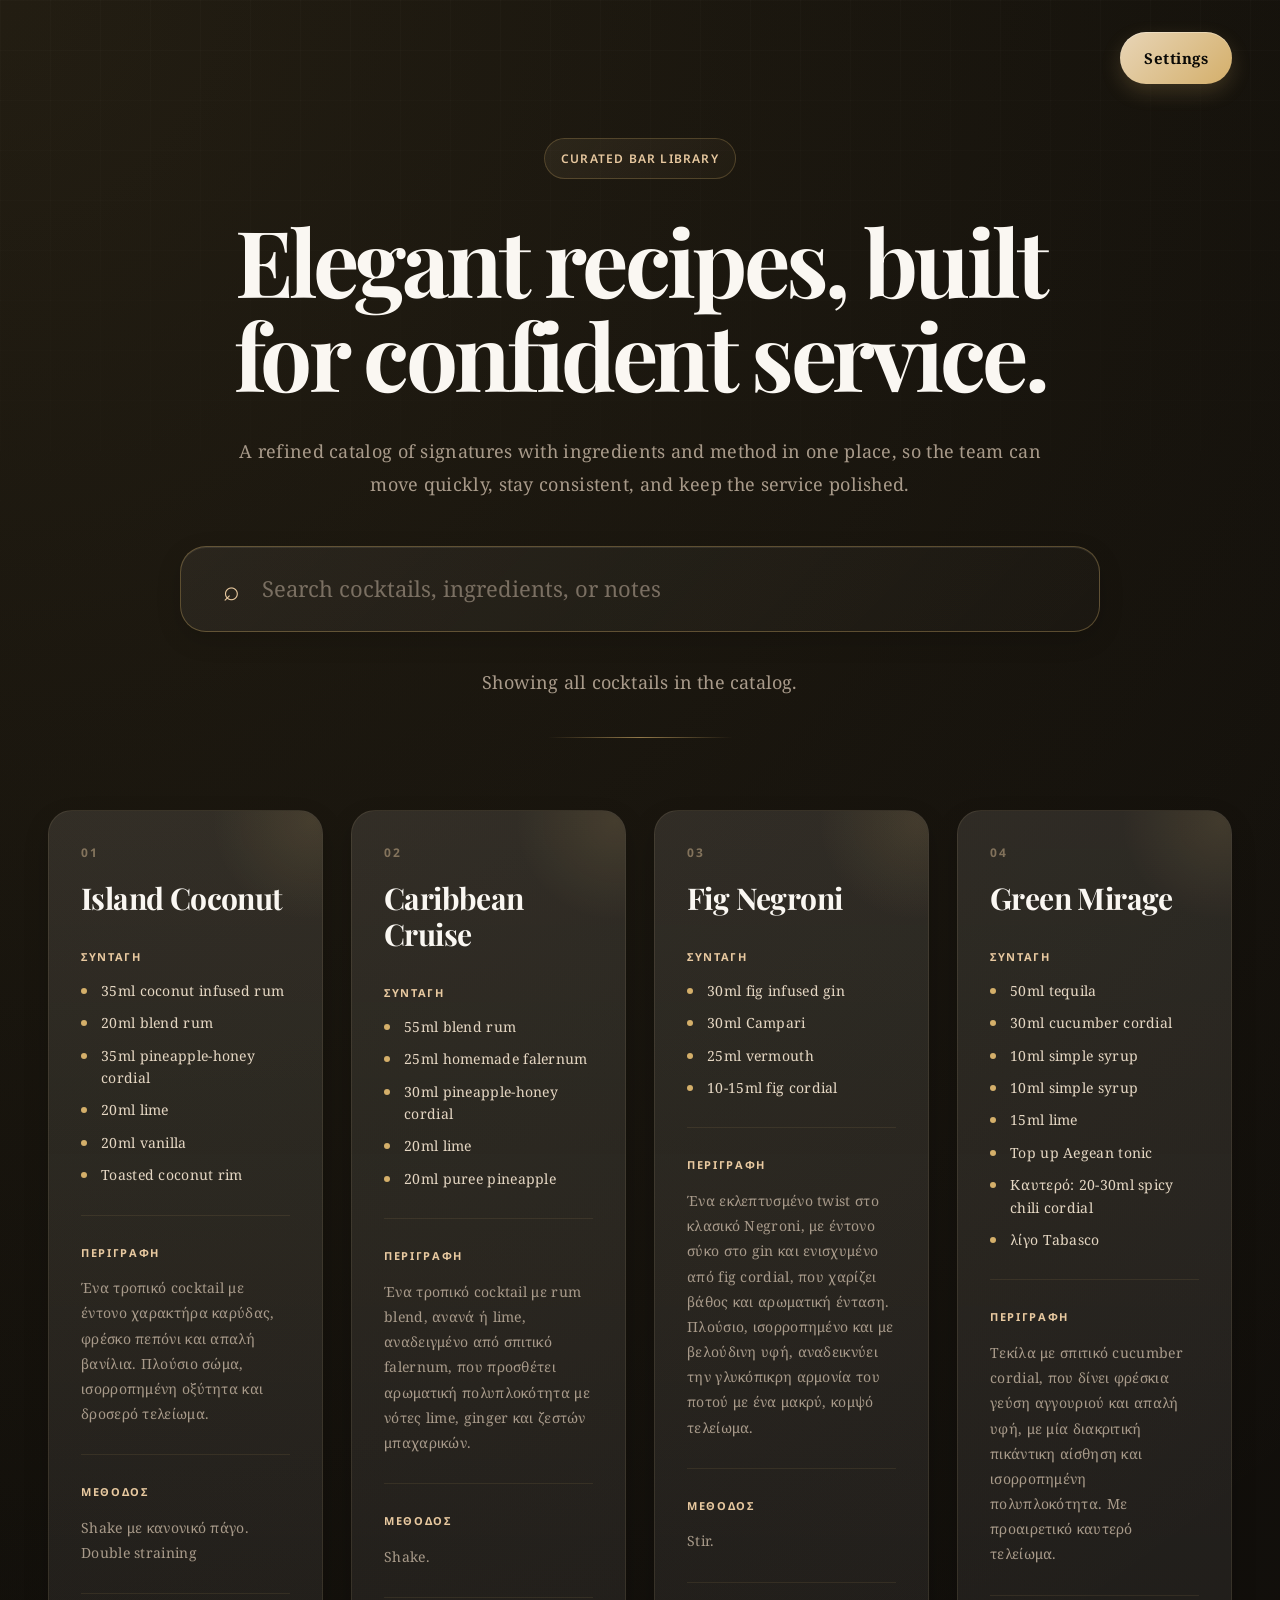
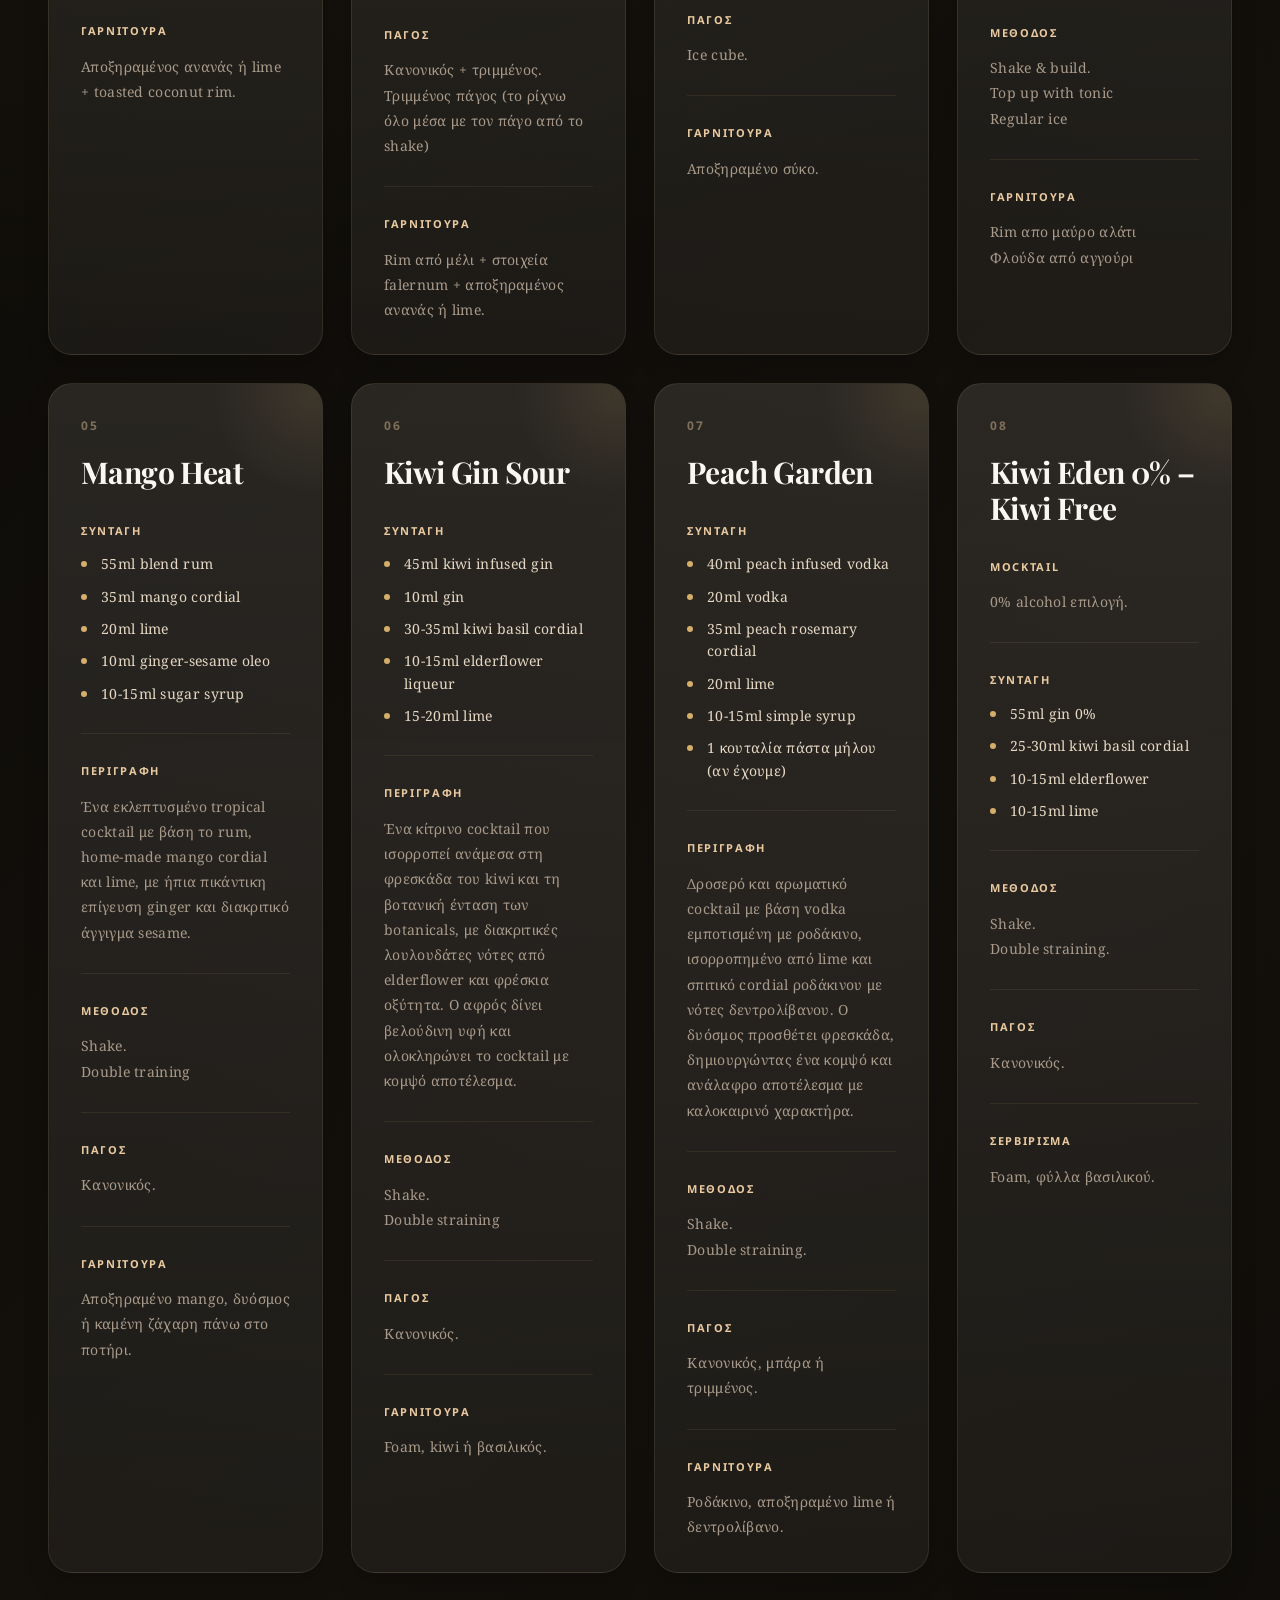
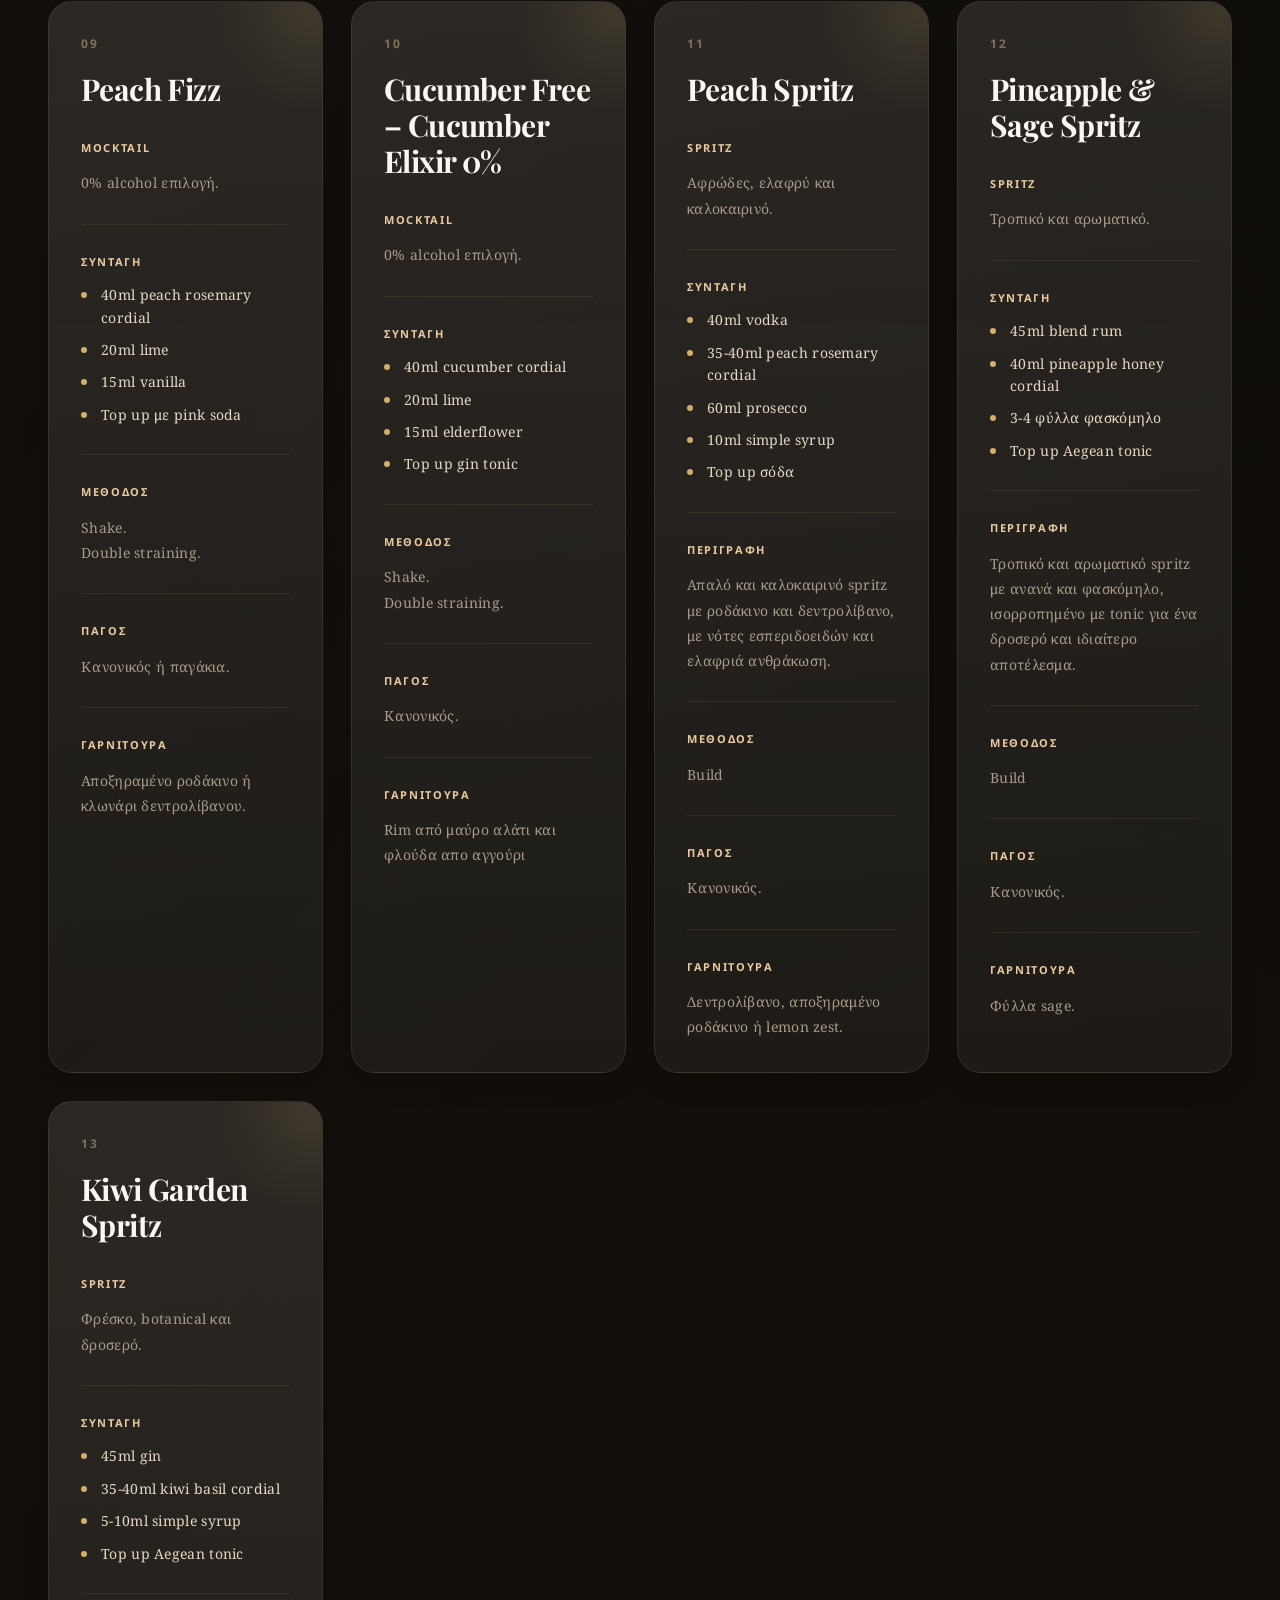
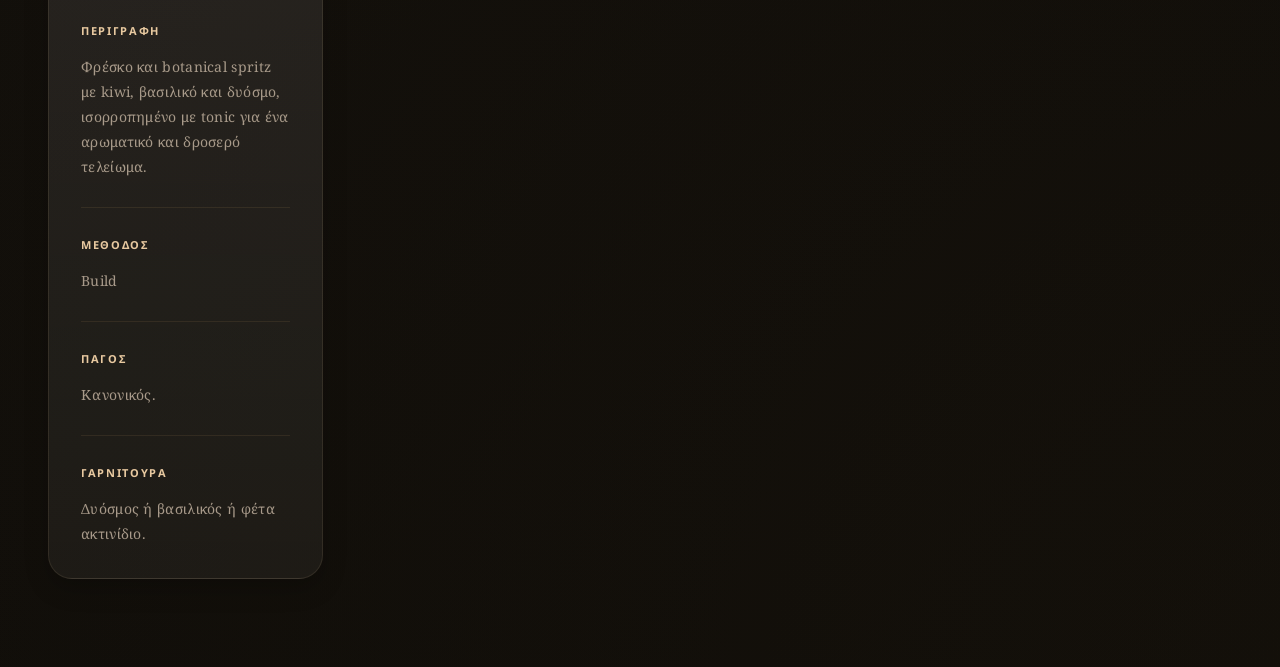
==== commit fcdfa0e7: "updated the homepage" ====
--- a/index.html
+++ b/index.html
@@ -48,12 +48,11 @@
         <div class="card-section">
           <h4>Συνταγή</h4>
           <ul>
-            <li>40ml coconut infused rum</li>
-            <li>15ml blend rum</li>
+            <li>35ml coconut infused rum</li>
+            <li>20ml blend rum</li>
             <li>35ml pineapple-honey cordial</li>
-            <li>15ml lime</li>
-            <li>5-10ml vanilla</li>
-            <li>Προαιρετικά 5-10ml passion</li>
+            <li>20ml lime</li>
+            <li>20ml vanilla</li>
             <li>Toasted coconut rim</li>
           </ul>
         </div>
@@ -64,6 +63,7 @@
         <div class="card-section">
           <h4>Μέθοδος</h4>
           <p>Shake με κανονικό πάγο.</p>
+          <p>Double straining</p>
         </div>
         <div class="card-section">
           <h4>Γαρνιτούρα</h4>
@@ -77,11 +77,11 @@
         <div class="card-section">
           <h4>Συνταγή</h4>
           <ul>
-            <li>30ml aged rum</li>
-            <li>20ml overproof rum</li>
+            <li>55ml blend rum</li>
             <li>25ml homemade falernum</li>
             <li>30ml pineapple-honey cordial</li>
-            <li>10-15ml lime</li>
+            <li>20ml lime</li>
+            <li>20ml puree pineapple</li>
           </ul>
         </div>
         <div class="card-section">
@@ -95,6 +95,7 @@
         <div class="card-section">
           <h4>Πάγος</h4>
           <p>Κανονικός + τριμμένος.</p>
+          <p>Τριμμένος πάγος (το ρίχνω όλο μέσα με τον πάγο από το shake)</p>
         </div>
         <div class="card-section">
           <h4>Γαρνιτούρα</h4>
@@ -134,16 +135,18 @@
 
       <article class="drink-card">
         <div class="card-number">04</div>
-        <h3>Cucumber &amp; Tequila – Green Mirage</h3>
+        <h3>Green Mirage</h3>
         <div class="card-section">
           <h4>Συνταγή</h4>
           <ul>
             <li>50ml tequila</li>
             <li>30ml cucumber cordial</li>
-            <li>5ml simple syrup</li>
-            <li>2 drops sesame oil</li>
-            <li>Top up soda</li>
-            <li>Καυτερό: 15-20ml spicy chili cordial</li>
+            <li>10ml simple syrup</li>
+            <li>10ml simple syrup</li>
+            <li>15ml lime</li>
+            <li>Top up Aegean tonic</li>
+            <li>Καυτερό: 20-30ml spicy chili cordial</li>
+            <li>λίγο Tabasco</li>
           </ul>
         </div>
         <div class="card-section">
@@ -153,6 +156,13 @@
         <div class="card-section">
           <h4>Μέθοδος</h4>
           <p>Shake &amp; build.</p>
+          <p>Top up with tonic</p>
+          <p>Regular ice</p>
+        </div>
+        <div class="card-section">
+          <h4>Γαρνιτούρα</h4>
+          <p>Rim απο μαύρο αλάτι</p>
+          <p>Φλούδα από αγγούρι</p>
         </div>
       </article>
 
@@ -162,11 +172,11 @@
         <div class="card-section">
           <h4>Συνταγή</h4>
           <ul>
-            <li>50ml rum</li>
-            <li>25-30ml mango cordial</li>
-            <li>10-15ml lime</li>
-            <li>15-20ml ginger-sesame oleo</li>
-            <li>6-7 φύλλα δυόσμου</li>
+            <li>55ml blend rum</li>
+            <li>35ml mango cordial</li>
+            <li>20ml lime</li>
+            <li>10ml ginger-sesame oleo</li>
+            <li>10-15ml sugar syrup</li>
           </ul>
         </div>
         <div class="card-section">
@@ -176,14 +186,11 @@
         <div class="card-section">
           <h4>Μέθοδος</h4>
           <p>Shake.</p>
-        </div>
-        <div class="card-section">
-          <h4>Πάγος</h4>
-          <p>Κανονικός.</p>
-        </div>
-        <div class="card-section">
-          <h4>Ποτήρι</h4>
-          <p>Highball ή χαμηλό.</p>
+          <p>Double training</p>
+        </div>
+        <div class="card-section">
+          <h4>Πάγος</h4>
+          <p>Κανονικός.</p>
         </div>
         <div class="card-section">
           <h4>Γαρνιτούρα</h4>
@@ -197,10 +204,11 @@
         <div class="card-section">
           <h4>Συνταγή</h4>
           <ul>
-            <li>50ml kiwi infused gin</li>
-            <li>25ml kiwi basil cordial</li>
+            <li>45ml kiwi infused gin</li>
+            <li>10ml gin</li>
+            <li>30-35ml kiwi basil cordial</li>
             <li>10-15ml elderflower liqueur</li>
-            <li>10-15ml lime</li>
+            <li>15-20ml lime</li>
           </ul>
         </div>
         <div class="card-section">
@@ -210,6 +218,7 @@
         <div class="card-section">
           <h4>Μέθοδος</h4>
           <p>Shake.</p>
+          <p>Double straining</p>
         </div>
         <div class="card-section">
           <h4>Πάγος</h4>
@@ -227,10 +236,12 @@
         <div class="card-section">
           <h4>Συνταγή</h4>
           <ul>
-            <li>50ml peach infused vodka</li>
-            <li>25ml peach rosemary cordial</li>
+            <li>40ml peach infused vodka</li>
+            <li>20ml vodka</li>
+            <li>35ml peach rosemary cordial</li>
             <li>20ml lime</li>
-            <li>6-8 φύλλα δυόσμου</li>
+            <li>10-15ml simple syrup</li>
+            <li>1 κουταλία πάστα μήλου (αν έχουμε)</li>
           </ul>
         </div>
         <div class="card-section">
@@ -240,6 +251,7 @@
         <div class="card-section">
           <h4>Μέθοδος</h4>
           <p>Shake.</p>
+          <p>Double straining.</p>
         </div>
         <div class="card-section">
           <h4>Πάγος</h4>
@@ -247,7 +259,7 @@
         </div>
         <div class="card-section">
           <h4>Γαρνιτούρα</h4>
-          <p>Ροδάκινο, αποξηραμένο lime, δεντρολίβανο ή δυόσμος.</p>
+          <p>Ροδάκινο, αποξηραμένο lime ή δεντρολίβανο.</p>
         </div>
       </article>
 
@@ -261,8 +273,8 @@
         <div class="card-section">
           <h4>Συνταγή</h4>
           <ul>
-            <li>50ml gin 0%</li>
-            <li>25ml kiwi basil cordial</li>
+            <li>55ml gin 0%</li>
+            <li>25-30ml kiwi basil cordial</li>
             <li>10-15ml elderflower</li>
             <li>10-15ml lime</li>
           </ul>
@@ -270,6 +282,7 @@
         <div class="card-section">
           <h4>Μέθοδος</h4>
           <p>Shake.</p>
+          <p>Double straining.</p>
         </div>
         <div class="card-section">
           <h4>Πάγος</h4>
@@ -291,15 +304,16 @@
         <div class="card-section">
           <h4>Συνταγή</h4>
           <ul>
-            <li>35-40ml peach rosemary cordial</li>
+            <li>40ml peach rosemary cordial</li>
             <li>20ml lime</li>
-            <li>10ml vanilla</li>
-            <li>Top up με soda ή pink soda</li>
-          </ul>
-        </div>
-        <div class="card-section">
-          <h4>Μέθοδος</h4>
-          <p>Shake.</p>
+            <li>15ml vanilla</li>
+            <li>Top up με pink soda</li>
+          </ul>
+        </div>
+        <div class="card-section">
+          <h4>Μέθοδος</h4>
+          <p>Shake.</p>
+          <p>Double straining.</p>
         </div>
         <div class="card-section">
           <h4>Πάγος</h4>
@@ -321,25 +335,24 @@
         <div class="card-section">
           <h4>Συνταγή</h4>
           <ul>
-            <li>35-40ml cucumber cordial</li>
+            <li>40ml cucumber cordial</li>
             <li>20ml lime</li>
-            <li>10-15ml elderflower</li>
-            <li>2 drops sesame oil</li>
-            <li>Προαιρετικά 5-10ml ginger cordial</li>
-            <li>6-8 φύλλα δυόσμου</li>
-          </ul>
-        </div>
-        <div class="card-section">
-          <h4>Μέθοδος</h4>
-          <p>Shake.</p>
-        </div>
-        <div class="card-section">
-          <h4>Πάγος</h4>
-          <p>Κανονικός.</p>
-        </div>
-        <div class="card-section">
-          <h4>Γαρνιτούρα</h4>
-          <p>Δυόσμος και αγγούρι.</p>
+            <li>15ml elderflower</li>
+            <li>Top up gin tonic</li>
+          </ul>
+        </div>
+        <div class="card-section">
+          <h4>Μέθοδος</h4>
+          <p>Shake.</p>
+          <p>Double straining.</p>
+        </div>
+        <div class="card-section">
+          <h4>Πάγος</h4>
+          <p>Κανονικός.</p>
+        </div>
+        <div class="card-section">
+          <h4>Γαρνιτούρα</h4>
+          <p>Rim από μαύρο αλάτι και φλούδα απο αγγούρι</p>
         </div>
       </article>
 
@@ -353,15 +366,20 @@
         <div class="card-section">
           <h4>Συνταγή</h4>
           <ul>
-            <li>30ml vodka</li>
-            <li>30-35ml peach rosemary cordial</li>
+            <li>40ml vodka</li>
+            <li>35-40ml peach rosemary cordial</li>
             <li>60ml prosecco</li>
-            <li>20-30ml σόδα</li>
+            <li>10ml simple syrup</li>
+            <li>Top up σόδα</li>
           </ul>
         </div>
         <div class="card-section">
           <h4>Περιγραφή</h4>
           <p>Απαλό και καλοκαιρινό spritz με ροδάκινο και δεντρολίβανο, με νότες εσπεριδοειδών και ελαφριά ανθράκωση.</p>
+        </div>
+        <div class="card-section">
+          <h4>Μέθοδος</h4>
+          <p>Build</p>
         </div>
         <div class="card-section">
           <h4>Πάγος</h4>
@@ -383,15 +401,19 @@
         <div class="card-section">
           <h4>Συνταγή</h4>
           <ul>
-            <li>30ml λευκό ρούμι</li>
-            <li>35-40ml pineapple honey cordial</li>
-            <li>2-3 φύλλα sage</li>
+            <li>45ml blend rum</li>
+            <li>40ml pineapple honey cordial</li>
+            <li>3-4 φύλλα φασκόμηλο</li>
             <li>Top up Aegean tonic</li>
           </ul>
         </div>
         <div class="card-section">
           <h4>Περιγραφή</h4>
           <p>Τροπικό και αρωματικό spritz με ανανά και φασκόμηλο, ισορροπημένο με tonic για ένα δροσερό και ιδιαίτερο αποτέλεσμα.</p>
+        </div>
+        <div class="card-section">
+          <h4>Μέθοδος</h4>
+          <p>Build</p>
         </div>
         <div class="card-section">
           <h4>Πάγος</h4>
@@ -413,15 +435,19 @@
         <div class="card-section">
           <h4>Συνταγή</h4>
           <ul>
-            <li>30ml gin</li>
+            <li>45ml gin</li>
             <li>35-40ml kiwi basil cordial</li>
-            <li>5-6 φύλλα mint ή basil</li>
-            <li>80-100ml tonic</li>
+            <li>5-10ml simple syrup</li>
+            <li>Top up Aegean tonic</li>
           </ul>
         </div>
         <div class="card-section">
           <h4>Περιγραφή</h4>
           <p>Φρέσκο και botanical spritz με kiwi, βασιλικό και δυόσμο, ισορροπημένο με tonic για ένα αρωματικό και δροσερό τελείωμα.</p>
+        </div>
+        <div class="card-section">
+          <h4>Μέθοδος</h4>
+          <p>Build</p>
         </div>
         <div class="card-section">
           <h4>Πάγος</h4>
